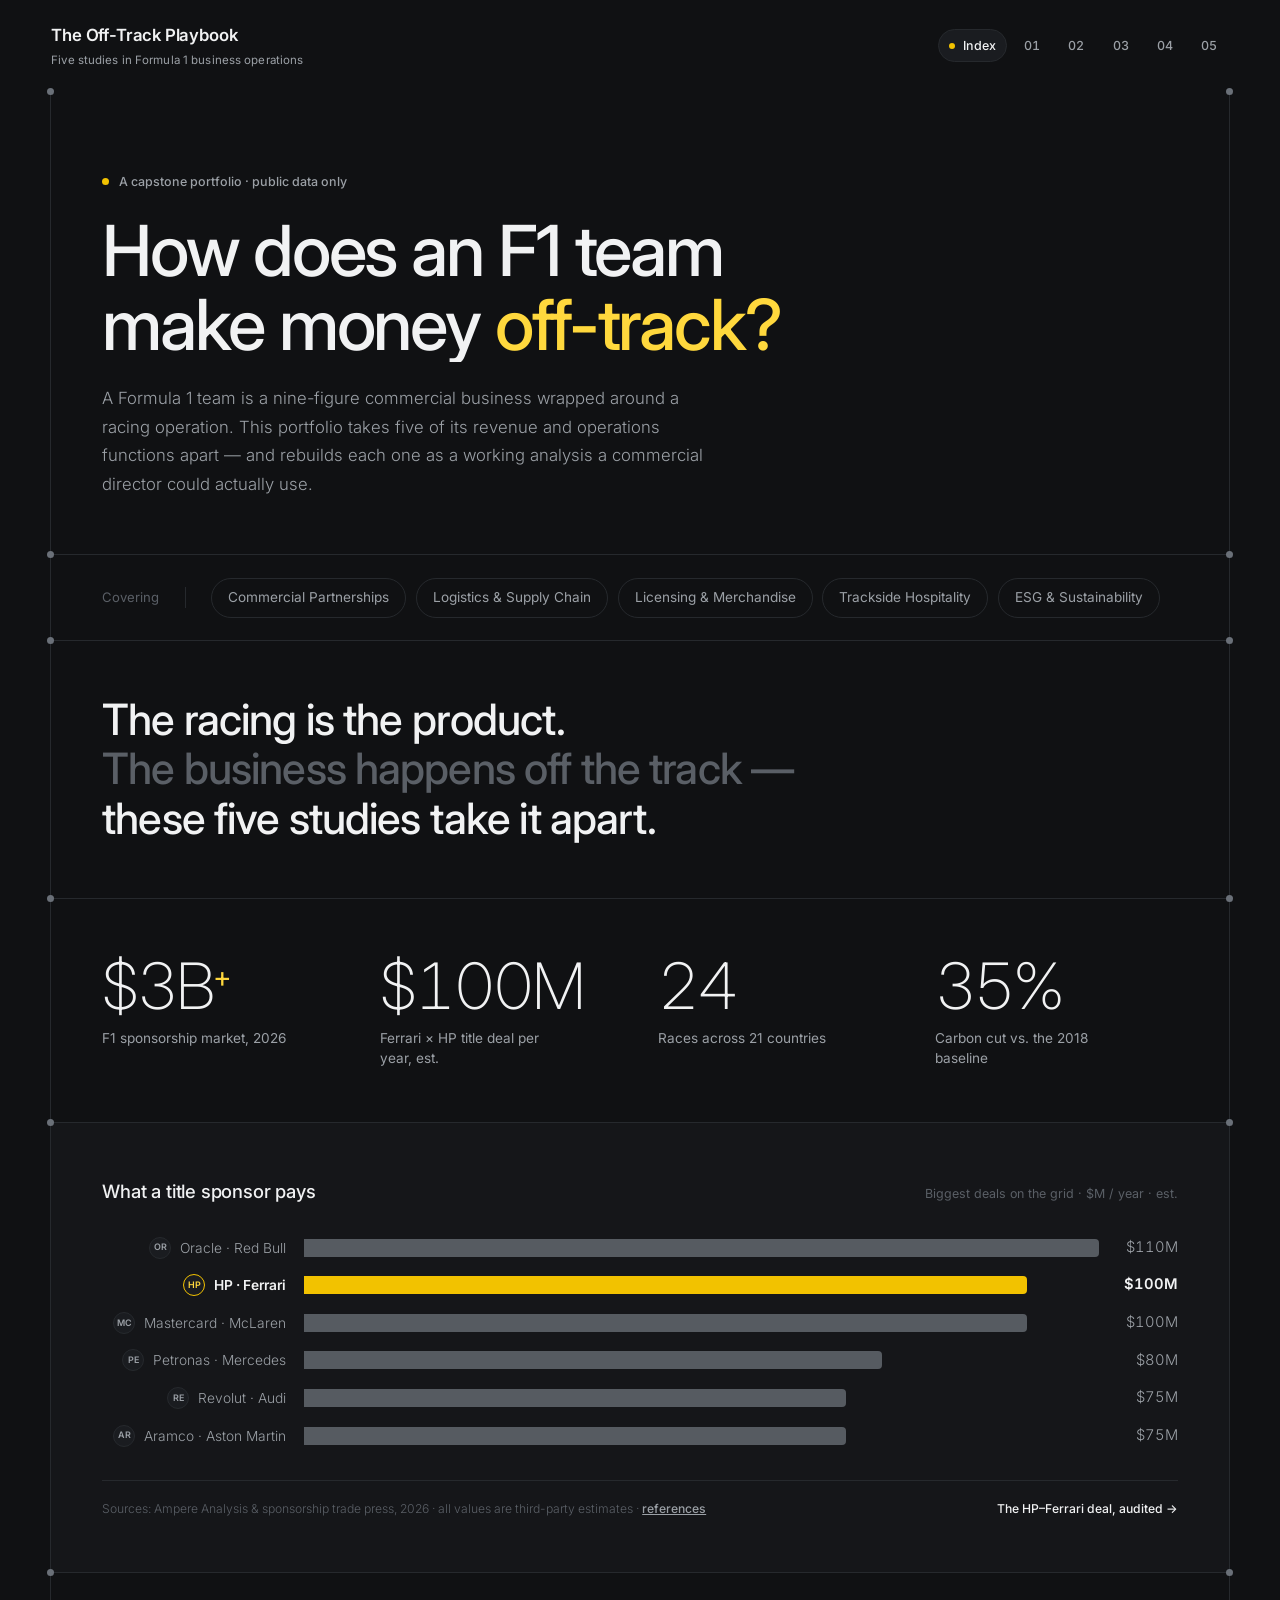
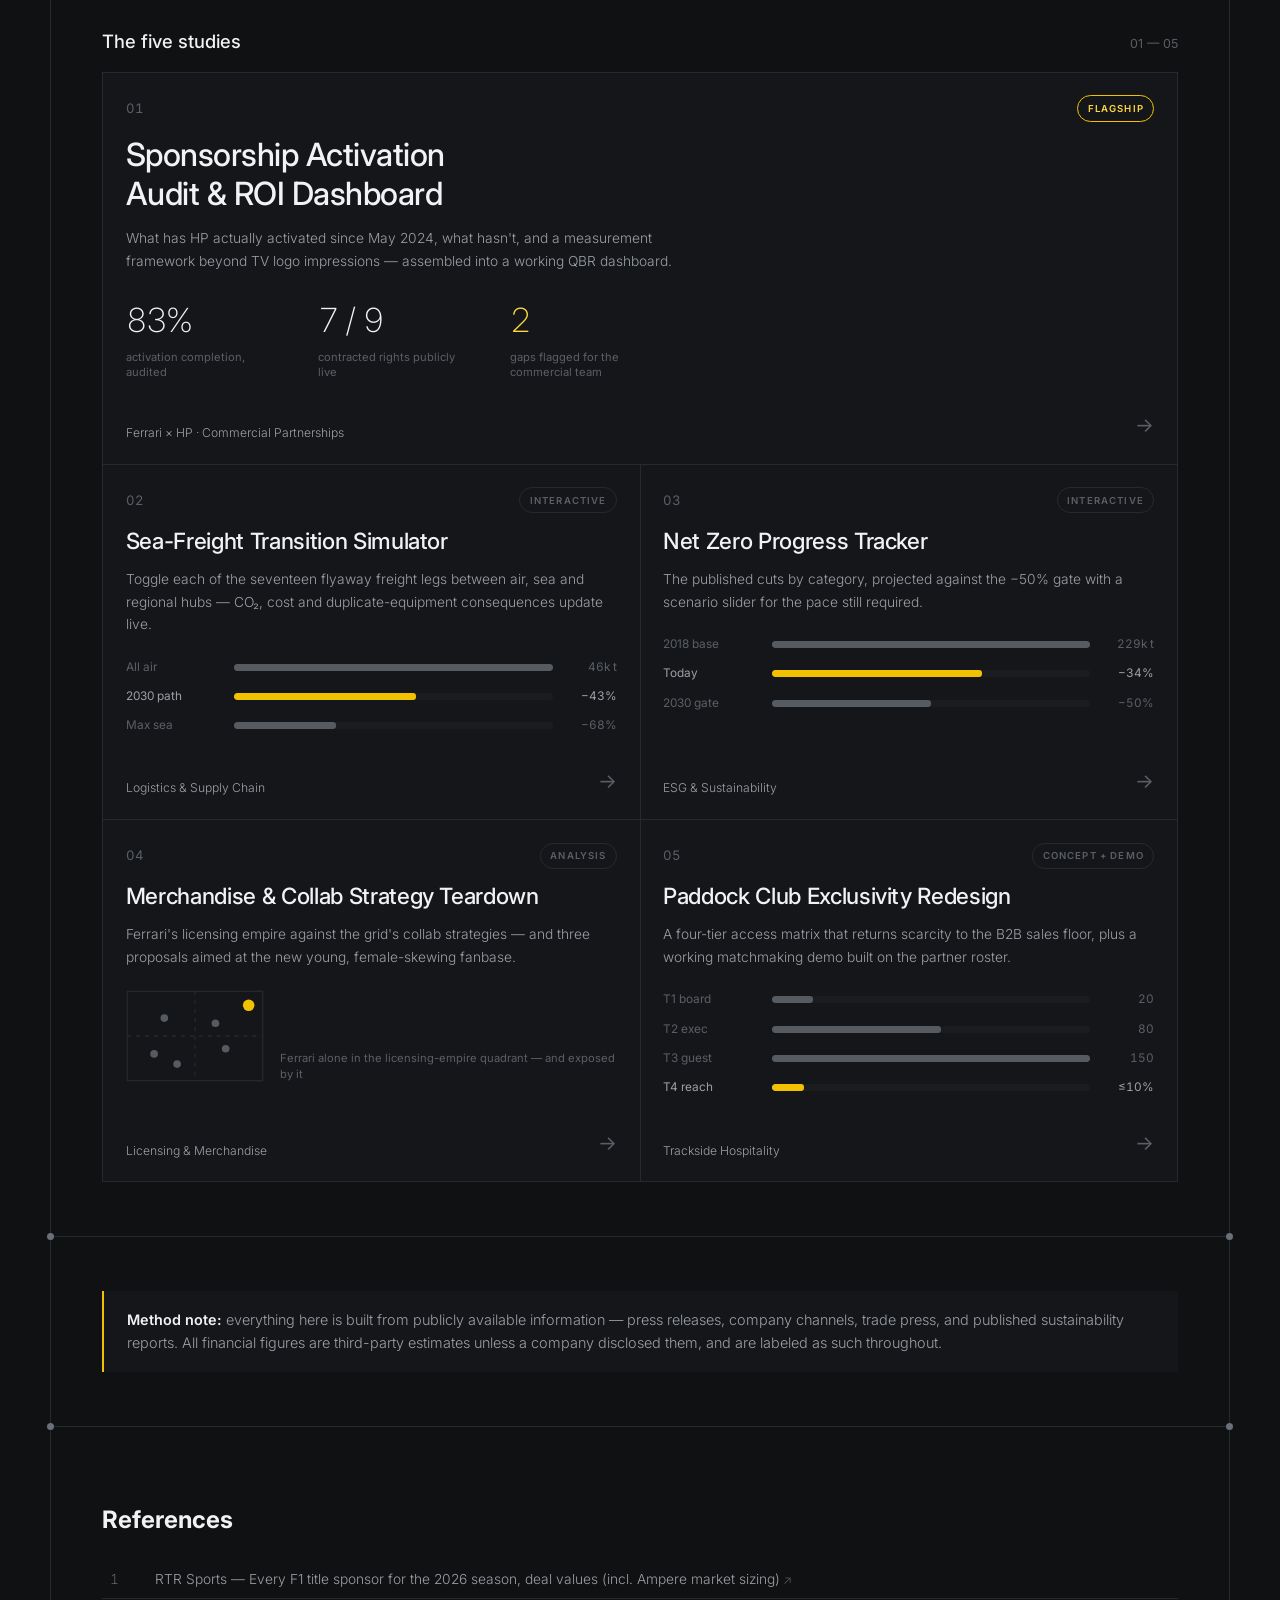
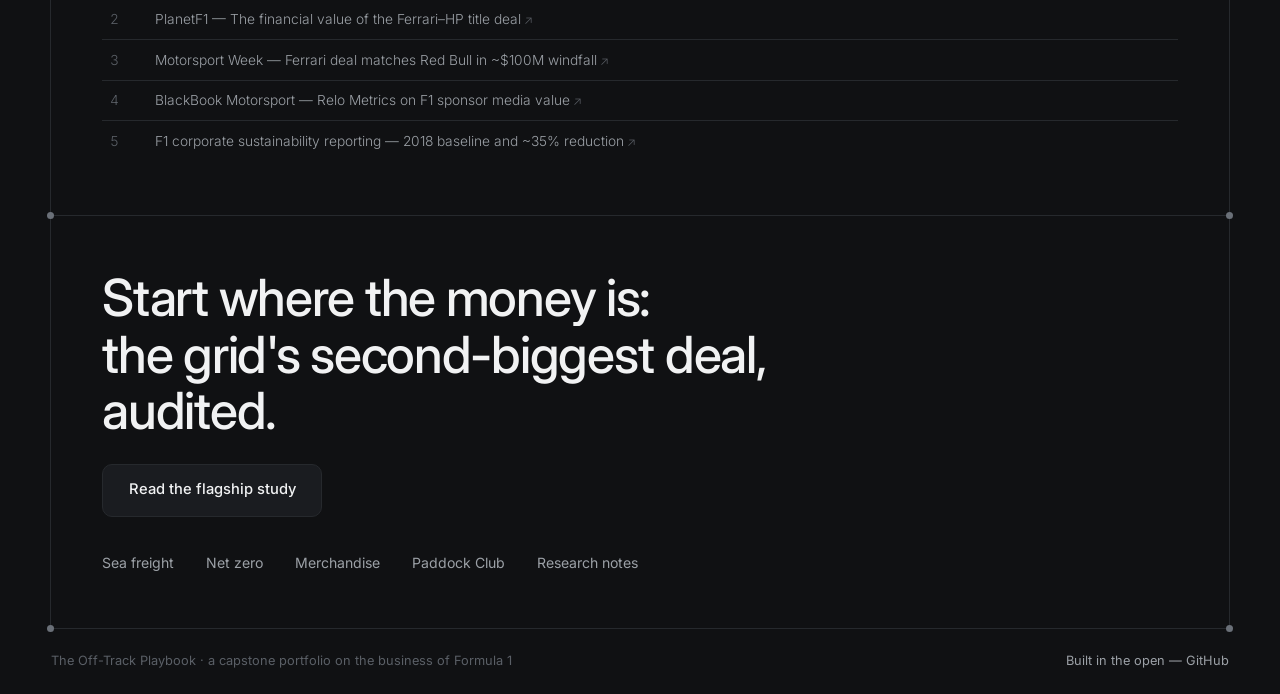
==== index.html @ 1b2f053b "Cache-bust asset URLs so browsers pick up fresh CSS/JS on deploy Co-Authored-By: Claude Fable 5 <nor" ====
<!DOCTYPE html>
<html lang="en">
<head>
<meta charset="utf-8">
<meta name="viewport" content="width=device-width, initial-scale=1">
<title>The Off-Track Playbook — Five Studies in F1 Business Operations</title>
<meta name="description" content="A capstone portfolio on how a Formula 1 team makes money off-track: sponsorship ROI, logistics, licensing, hospitality, and sustainability.">
<link rel="preconnect" href="https://fonts.googleapis.com">
<link rel="preconnect" href="https://fonts.gstatic.com" crossorigin>
<link href="https://fonts.googleapis.com/css2?family=Inter:wght@200;300;400;500;600&display=swap" rel="stylesheet">
<link rel="stylesheet" href="assets/style.css?v=8">
</head>
<body>

<header class="site">
  <div class="wrap">
    <div class="brand">The Off-Track Playbook
      <small>Five studies in Formula 1 business operations</small>
    </div>
    <nav class="topnav" aria-label="Site"><a href="index.html" class="on" aria-current="page">Index</a><a href="projects/sponsorship-roi.html" title="Sponsorship ROI Dashboard">01</a><a href="projects/sea-freight.html" title="Sea-Freight Simulator">02</a><a href="projects/net-zero.html" title="Net Zero Tracker">03</a><a href="projects/merch-collabs.html" title="Merch & Collabs">04</a><a href="projects/paddock-club.html" title="Paddock Club">05</a></nav>
  </div>
</header>

<div class="frame-wrap">

  <section class="sect hero">
    <div class="kicker reveal in">A capstone portfolio · public data only</div>
    <h1 class="wipe reveal">
      <span class="ln"><i>How does an F1 team</i></span>
      <span class="ln"><i>make money <em>off-track?</em></i></span>
    </h1>
    <p class="lede reveal">
      A Formula 1 team is a nine-figure commercial business wrapped around a racing
      operation. This portfolio takes five of its revenue and operations functions
      apart — and rebuilds each one as a working analysis a commercial director
      could actually use.
    </p>
  </section>

  <section class="sect coverage reveal" aria-label="Functions covered">
    <span class="cap">Covering</span>
    <nav class="cov-links">
      <a href="projects/sponsorship-roi.html">Commercial Partnerships</a>
      <a href="projects/sea-freight.html">Logistics &amp; Supply Chain</a>
      <a href="projects/merch-collabs.html">Licensing &amp; Merchandise</a>
      <a href="projects/paddock-club.html">Trackside Hospitality</a>
      <a href="projects/net-zero.html">ESG &amp; Sustainability</a>
    </nav>
  </section>

  <section class="sect statement">
    <h2 class="wipe reveal">
      <span class="ln"><i>The racing is the product.</i></span>
      <span class="ln"><i><span class="dim">The business happens off the track —</span></i></span>
      <span class="ln"><i>these five studies take it apart.</i></span>
    </h2>
  </section>

  <section class="sect stats reveal" aria-label="The numbers behind the sport's off-track business">
    <div><a href="#deals" title="See the title-deal chart"><div class="n" data-n="3" data-pre="$" data-suf="B"><sup>+</sup></div><div class="l">F1 sponsorship market, 2026</div></a></div>
    <div><a href="projects/sponsorship-roi.html" title="Open the flagship audit"><div class="n" data-n="100" data-pre="$" data-suf="M">&nbsp;</div><div class="l">Ferrari × HP title deal per year, est.</div></a></div>
    <div><a href="projects/sea-freight.html" title="Open the freight simulator"><div class="n" data-n="24">&nbsp;</div><div class="l">Races across 21 countries</div></a></div>
    <div><a href="projects/net-zero.html" title="Open the net-zero tracker"><div class="n" data-n="35" data-suf="%">&nbsp;</div><div class="l">Carbon cut vs. the 2018 baseline</div></a></div>
  </section>

  <section class="sect hero-chart reveal" id="deals" aria-label="Bar chart: the grid's largest title sponsorship deals in millions of dollars per year, reported estimates. Oracle and Red Bull 110. HP and Ferrari 100. Mastercard and McLaren 100. Petronas and Mercedes 80. Revolut and Audi 75. Aramco and Aston Martin 75.">
    <div class="chart-head">
      <h2>What a title sponsor pays</h2>
      <span>Biggest deals on the grid · $M / year · est.</span>
    </div>
    <div class="chart-rows">
      <div class="crow" title="Oracle × Red Bull Racing — ~$110M/yr, the grid's largest title deal (reported estimate)">
        <span class="who"><span class="chip">OR</span>Oracle · Red Bull</span>
        <span class="track"><i style="--w:100%"></i></span>
        <span class="val">$110M</span>
      </div>
      <div class="crow hot" title="HP × Scuderia Ferrari — ~$100M/yr since May 2024. The deal this portfolio audits (reported estimate)">
        <span class="who"><span class="chip">HP</span>HP · Ferrari</span>
        <span class="track"><i style="--w:90.9%"></i></span>
        <span class="val">$100M</span>
      </div>
      <div class="crow" title="Mastercard × McLaren — ~$100M/yr (reported estimate)">
        <span class="who"><span class="chip">MC</span>Mastercard · McLaren</span>
        <span class="track"><i style="--w:90.9%"></i></span>
        <span class="val">$100M</span>
      </div>
      <div class="crow" title="Petronas × Mercedes — ~$80M/yr (reported estimate)">
        <span class="who"><span class="chip">PE</span>Petronas · Mercedes</span>
        <span class="track"><i style="--w:72.7%"></i></span>
        <span class="val">$80M</span>
      </div>
      <div class="crow" title="Revolut × Audi — ~$75M/yr (reported estimate)">
        <span class="who"><span class="chip">RE</span>Revolut · Audi</span>
        <span class="track"><i style="--w:68.2%"></i></span>
        <span class="val">$75M</span>
      </div>
      <div class="crow" title="Aramco × Aston Martin — ~$75M/yr (reported estimate)">
        <span class="who"><span class="chip">AR</span>Aramco · Aston Martin</span>
        <span class="track"><i style="--w:68.2%"></i></span>
        <span class="val">$75M</span>
      </div>
    </div>
    <div class="chart-foot">
      <span>Sources: Ampere Analysis &amp; sponsorship trade press, 2026 · all values are third-party estimates · <a href="#refs" style="color:var(--ink-soft); text-decoration:underline;">references</a></span>
      <a href="projects/sponsorship-roi.html">The HP–Ferrari deal, audited →</a>
    </div>
  </section>

  <section class="sect" aria-label="The five studies">
    <div class="index-head reveal">
      <h2>The five studies</h2>
      <span>01 — 05</span>
    </div>

    <div class="tiles reveal">
      <a class="tile hot" href="projects/sponsorship-roi.html">
        <span class="tile-top"><span class="no">01</span><span class="pill">Flagship</span></span>
        <h3>Sponsorship Activation Audit &amp; ROI Dashboard</h3>
        <span class="tile-desc">What has HP actually activated since May 2024, what hasn't, and a measurement framework beyond TV logo impressions — assembled into a working QBR dashboard.</span>
        <span class="tile-mid tile-kpis">
          <span><span class="n2">83%</span><span class="l2" style="display:block">activation completion, audited</span></span>
          <span><span class="n2">7 / 9</span><span class="l2" style="display:block">contracted rights publicly live</span></span>
          <span><span class="n2"><em>2</em></span><span class="l2" style="display:block">gaps flagged for the commercial team</span></span>
        </span>
        <span class="tile-foot"><span class="fn">Ferrari × HP · Commercial Partnerships</span><span class="arrow">→</span></span>
      </a>

      <a class="tile" href="projects/sea-freight.html">
        <span class="tile-top"><span class="no">02</span><span class="pill soft">Interactive</span></span>
        <h3>Sea-Freight Transition Simulator</h3>
        <span class="tile-desc">Toggle each of the seventeen flyaway freight legs between air, sea and regional hubs — CO₂, cost and duplicate-equipment consequences update live.</span>
        <span class="tile-mid tmini">
          <span class="tr"><span>All air</span><span class="tb"><i style="--w:100%"></i></span><span class="tv">46k t</span></span>
          <span class="tr hot"><span>2030 path</span><span class="tb"><i style="--w:57%"></i></span><span class="tv">−43%</span></span>
          <span class="tr"><span>Max sea</span><span class="tb"><i style="--w:32%"></i></span><span class="tv">−68%</span></span>
        </span>
        <span class="tile-foot"><span class="fn">Logistics &amp; Supply Chain</span><span class="arrow">→</span></span>
      </a>

      <a class="tile" href="projects/net-zero.html">
        <span class="tile-top"><span class="no">03</span><span class="pill soft">Interactive</span></span>
        <h3>Net Zero Progress Tracker</h3>
        <span class="tile-desc">The published cuts by category, projected against the −50% gate with a scenario slider for the pace still required.</span>
        <span class="tile-mid tmini">
          <span class="tr"><span>2018 base</span><span class="tb"><i style="--w:100%"></i></span><span class="tv">229k t</span></span>
          <span class="tr hot"><span>Today</span><span class="tb"><i style="--w:66%"></i></span><span class="tv">−34%</span></span>
          <span class="tr"><span>2030 gate</span><span class="tb"><i style="--w:50%"></i></span><span class="tv">−50%</span></span>
        </span>
        <span class="tile-foot"><span class="fn">ESG &amp; Sustainability</span><span class="arrow">→</span></span>
      </a>

      <a class="tile" href="projects/merch-collabs.html">
        <span class="tile-top"><span class="no">04</span><span class="pill soft">Analysis</span></span>
        <h3>Merchandise &amp; Collab Strategy Teardown</h3>
        <span class="tile-desc">Ferrari's licensing empire against the grid's collab strategies — and three proposals aimed at the new young, female-skewing fanbase.</span>
        <span class="tile-mid" style="display:flex; align-items:flex-end; gap:1rem;">
          <svg class="tile-quad" viewBox="0 0 108 72" aria-hidden="true">
            <rect x="1" y="1" width="106" height="70" fill="none" stroke="#26292d"/>
            <line x1="54" y1="1" x2="54" y2="71" stroke="#26292d" stroke-dasharray="3 4"/>
            <line x1="1" y1="36" x2="107" y2="36" stroke="#26292d" stroke-dasharray="3 4"/>
            <circle cx="30" cy="22" r="3" fill="#565b61"/>
            <circle cx="22" cy="50" r="3" fill="#565b61"/>
            <circle cx="40" cy="58" r="3" fill="#565b61"/>
            <circle cx="70" cy="26" r="3" fill="#565b61"/>
            <circle cx="78" cy="46" r="3" fill="#565b61"/>
            <circle cx="96" cy="12" r="4.5" fill="#f2c200"/>
          </svg>
          <span class="l2" style="font-size:0.7rem; color:var(--ink-faint); line-height:1.4;">Ferrari alone in the licensing-empire quadrant — and exposed by it</span>
        </span>
        <span class="tile-foot"><span class="fn">Licensing &amp; Merchandise</span><span class="arrow">→</span></span>
      </a>

      <a class="tile" href="projects/paddock-club.html">
        <span class="tile-top"><span class="no">05</span><span class="pill soft">Concept + demo</span></span>
        <h3>Paddock Club Exclusivity Redesign</h3>
        <span class="tile-desc">A four-tier access matrix that returns scarcity to the B2B sales floor, plus a working matchmaking demo built on the partner roster.</span>
        <span class="tile-mid tmini">
          <span class="tr"><span>T1 board</span><span class="tb"><i style="--w:13%"></i></span><span class="tv">20</span></span>
          <span class="tr"><span>T2 exec</span><span class="tb"><i style="--w:53%"></i></span><span class="tv">80</span></span>
          <span class="tr"><span>T3 guest</span><span class="tb"><i style="--w:100%"></i></span><span class="tv">150</span></span>
          <span class="tr hot"><span>T4 reach</span><span class="tb"><i style="--w:10%"></i></span><span class="tv">≤10%</span></span>
        </span>
        <span class="tile-foot"><span class="fn">Trackside Hospitality</span><span class="arrow">→</span></span>
      </a>
    </div>
  </section>

  <section class="sect">
    <div class="note reveal">
      <strong>Method note:</strong> everything here is built from publicly available
      information — press releases, company channels, trade press, and published
      sustainability reports. All financial figures are third-party estimates unless a
      company disclosed them, and are labeled as such throughout.
    </div>
  </section>

  <section class="sect" aria-label="References">
<div class="reveal"><h2 id="refs">References</h2>
<ol class="refs">
  <li id="ref-1"><span><a href="https://rtrsports.com/en/blog/every-teams-title-sponsor-for-the-2026-formula-1-season/" target="_blank" rel="noopener">RTR Sports — Every F1 title sponsor for the 2026 season, deal values (incl. Ampere market sizing)</a></span></li>
  <li id="ref-2"><span><a href="https://www.planetf1.com/news/staggering-financial-value-of-ferrari-hp-title-sponsor-deal-revealed" target="_blank" rel="noopener">PlanetF1 — The financial value of the Ferrari–HP title deal</a></span></li>
  <li id="ref-3"><span><a href="https://www.motorsportweek.com/2025/01/07/ferrari-f1-sponsorship-deal-matches-red-bull-in-100-million-windfall-report/" target="_blank" rel="noopener">Motorsport Week — Ferrari deal matches Red Bull in ~$100M windfall</a></span></li>
  <li id="ref-4"><span><a href="https://www.blackbookmotorsport.com/features/brand-visibility-f1-sponsorship-relo-metrics/" target="_blank" rel="noopener">BlackBook Motorsport — Relo Metrics on F1 sponsor media value</a></span></li>
  <li id="ref-5"><span><a href="https://www.formula1.com/" target="_blank" rel="noopener">F1 corporate sustainability reporting — 2018 baseline and ~35% reduction</a></span></li>
</ol></div>

  </section>

  <section class="sect cta">
    <h2 class="wipe reveal">
      <span class="ln"><i>Start where the money is:</i></span>
      <span class="ln"><i>the grid's second-biggest deal, audited.</i></span>
    </h2>
    <a class="btn reveal" href="projects/sponsorship-roi.html">Read the flagship study</a>
    <div class="links reveal">
      <a href="projects/sea-freight.html">Sea freight</a>
      <a href="projects/net-zero.html">Net zero</a>
      <a href="projects/merch-collabs.html">Merchandise</a>
      <a href="projects/paddock-club.html">Paddock Club</a>
      <a href="research/hp-ferrari-activation-inventory.md">Research notes</a>
    </div>
  </section>

  <div class="frame-end"></div>
</div>

<footer class="site">
  <div class="wrap">
    <span>The Off-Track Playbook · a capstone portfolio on the business of Formula 1</span>
    <a href="https://github.com/naisargg/off-track-playbook">Built in the open — GitHub</a>
  </div>
</footer>

<script src="assets/main.js?v=8"></script>
</body>
</html>
---- assets/style.css ----
/* The Off-Track Playbook — design system v2
   Modeled on Cipher Digital's blueprint language: an inset page frame whose
   hairlines meet at node dots, cool charcoal monochrome, grotesque type in
   sentence case, thin stat numerals, line-wipe reveals. Red used as sparingly
   as their lime. */

:root {
  --bg: #101113;
  --panel: #151619;
  --panel-2: #1a1c20;
  --ink: #f1f2f3;
  --ink-soft: #9ba0a6;
  --ink-faint: #5a5f66;
  --line: #26292d;
  --node: #6a7078;
  --red: #f2c200;      /* brand accent — giallo Modena */
  --red-soft: #ffd83d;
  --max: 1180px;
  --pad: clamp(1.2rem, 4vw, 3.5rem);
  --sans: "Inter", -apple-system, BlinkMacSystemFont, "Segoe UI", Helvetica, Arial, sans-serif;
}

* { box-sizing: border-box; }
body {
  margin: 0;
  font-family: var(--sans);
  background: var(--bg);
  color: var(--ink);
  line-height: 1.6;
  -webkit-font-smoothing: antialiased;
}
::selection { background: var(--red); color: #fff; }
a { color: inherit; text-decoration: none; }

/* ---------- header bar ---------- */
header.site { padding: 1.4rem var(--pad); }
header.site .wrap {
  max-width: var(--max); margin: 0 auto;
  display: flex; align-items: center; gap: 0.8rem;
}
header.site .brand { font-weight: 600; font-size: 1.05rem; letter-spacing: -0.01em; }
header.site .brand small {
  display: block; font-weight: 400; font-size: 0.72rem;
  color: var(--ink-soft); letter-spacing: 0.01em; margin-top: 0.1rem;
}
nav.crumbs { margin-left: auto; font-size: 0.82rem; color: var(--ink-soft); }
nav.crumbs a:hover { color: var(--ink); }

header.site .wrap { flex-wrap: wrap; }
.topnav { margin-left: auto; display: flex; align-items: center; gap: 0.35rem; }
.topnav a {
  font-size: 0.78rem; font-weight: 500; color: var(--ink-soft);
  padding: 0.35rem 0.65rem; border-radius: 999px; border: 1px solid transparent;
  font-variant-numeric: tabular-nums;
  transition: color 0.2s ease, border-color 0.2s ease, background 0.2s ease;
}
.topnav a:hover { color: var(--ink); border-color: var(--line); }
.topnav a.on { color: var(--ink); background: var(--panel-2); border-color: var(--line); }
.topnav a.on::before { content: ""; display: inline-block; width: 6px; height: 6px; border-radius: 50%; background: var(--red); margin-right: 0.45rem; vertical-align: 1px; }

/* prev/next pager between studies */
.pager {
  position: relative;
  display: grid; grid-template-columns: 1fr 1fr; gap: 1px;
  background: var(--line); border-top: 1px solid var(--line);
}
.pager::before, .pager::after {
  content: ""; position: absolute; top: -4px; width: 7px; height: 7px;
  border-radius: 50%; background: var(--node); z-index: 3;
}
.pager::before { left: -4px; }
.pager::after { right: -4px; }
.pg {
  background: var(--bg); padding: 1.2rem var(--pad);
  display: flex; flex-direction: column; gap: 0.35rem;
  transition: background 0.25s ease;
}
.pg:hover { background: var(--panel); }
.pg small { font-size: 0.72rem; color: var(--ink-faint); }
.pg span { font-size: 1rem; font-weight: 500; letter-spacing: -0.01em; line-height: 1.3; }
.pg.next { text-align: right; align-items: flex-end; }
.pg:hover span { color: var(--red-soft); }
@media (max-width: 640px) { .pg span { font-size: 0.88rem; } }

/* ---------- the frame: inset hairlines with node dots ---------- */
.frame-wrap {
  max-width: var(--max);
  margin: 0 auto;
  border-left: 1px solid var(--line);
  border-right: 1px solid var(--line);
  position: relative;
}
.frame-wrap::before, .frame-wrap::after {
  content: ""; position: absolute; top: -3.5px; width: 7px; height: 7px;
  border-radius: 50%; background: var(--node); z-index: 3;
}
.frame-wrap::before { left: -4px; }
.frame-wrap::after { right: -4px; }

.sect {
  position: relative;
  border-top: 1px solid var(--line);
  padding: clamp(1.8rem, 4.2vw, 3.4rem) var(--pad);
}
.sect:first-child { border-top: 0; }
.sect::before, .sect::after {
  content: ""; position: absolute; top: -4px; width: 7px; height: 7px;
  border-radius: 50%; background: var(--node); z-index: 3;
}
.sect::before { left: -4px; }
.sect::after { right: -4px; }
.sect:first-child::before, .sect:first-child::after { display: none; }

/* bottom edge of the frame */
.frame-end { position: relative; border-top: 1px solid var(--line); height: 0; }
.frame-end::before, .frame-end::after {
  content: ""; position: absolute; top: -4px; width: 7px; height: 7px;
  border-radius: 50%; background: var(--node);
}
.frame-end::before { left: -4px; }
.frame-end::after { right: -4px; }

/* ---------- reveals ---------- */
.reveal { opacity: 0; transform: translateY(22px); transition: opacity 0.7s ease, transform 0.8s cubic-bezier(0.2, 0.6, 0.2, 1); }
.reveal.in { opacity: 1; transform: none; }

.wipe .ln { display: block; overflow: hidden; }
.wipe .ln i {
  display: block; font-style: normal;
  transform: translateY(115%);
  transition: transform 0.9s cubic-bezier(0.2, 0.6, 0.2, 1);
}
.wipe .ln:nth-child(2) i { transition-delay: 0.12s; }
.wipe .ln:nth-child(3) i { transition-delay: 0.24s; }
.wipe.in { opacity: 1; transform: none; }
.wipe.in .ln i { transform: translateY(0); }

/* ---------- hero ---------- */
.hero { padding-top: clamp(3rem, 7vw, 5rem); padding-bottom: clamp(2rem, 5vw, 3.5rem); }
.kicker {
  font-size: 0.78rem; font-weight: 500; color: var(--ink-soft);
  margin-bottom: 1.4rem; display: flex; align-items: center; gap: 0.6rem;
}
.kicker::before { content: ""; width: 7px; height: 7px; border-radius: 50%; background: var(--red); flex: none; }
.hero h1 {
  font-size: clamp(2.3rem, 6vw, 4.4rem);
  font-weight: 500; letter-spacing: -0.03em; line-height: 1.05;
  margin: 0 0 1.4rem;
}
.hero h1 em { font-style: normal; color: var(--red-soft); }
.hero .lede {
  font-size: 1.05rem; font-weight: 300; color: var(--ink-soft);
  max-width: 38rem; margin: 0; line-height: 1.7;
}

/* ---------- coverage strip ---------- */
.coverage { display: flex; align-items: center; gap: 1.6rem; padding-top: 1.4rem; padding-bottom: 1.4rem; flex-wrap: wrap; }
.coverage .cap { font-size: 0.82rem; color: var(--ink-faint); flex: none; padding-right: 1.6rem; border-right: 1px solid var(--line); }
.cov-links { display: flex; gap: 0.6rem; flex-wrap: wrap; }
.cov-links a {
  font-size: 0.85rem; font-weight: 400; color: var(--ink-soft); white-space: nowrap;
  padding: 0.5rem 1rem; border: 1px solid var(--line); border-radius: 999px;
  transition: color 0.25s ease, border-color 0.25s ease, background 0.25s ease;
}
.cov-links a:hover { color: var(--ink); border-color: var(--ink-faint); background: var(--panel-2); }

/* ---------- statement ---------- */
.statement h2 {
  font-size: clamp(1.6rem, 3.6vw, 2.7rem);
  font-weight: 500; letter-spacing: -0.02em; line-height: 1.15;
  margin: 0; max-width: 54rem;
}
.statement h2 .dim { color: var(--ink-faint); }

/* ---------- stats ---------- */
.stats { display: grid; grid-template-columns: repeat(4, 1fr); gap: clamp(1.2rem, 3vw, 2.2rem); }
@media (max-width: 860px) { .stats { grid-template-columns: repeat(2, 1fr); } }
.stats .n {
  font-size: clamp(2.4rem, 5.5vw, 4rem);
  font-weight: 200; letter-spacing: -0.03em; line-height: 1.05;
  font-variant-numeric: tabular-nums;
}
.stats .n sup { font-size: 0.45em; color: var(--red-soft); font-weight: 400; }
.stats .l { font-size: 0.85rem; font-weight: 400; color: var(--ink-soft); margin-top: 0.6rem; max-width: 12rem; line-height: 1.45; }

/* ---------- hero chart panel ---------- */
.hero-chart { background: var(--panel); }
.chart-head { display: flex; align-items: baseline; justify-content: space-between; gap: 1rem; flex-wrap: wrap; margin-bottom: 1.4rem; }
.chart-head h2 { font-size: 1.15rem; font-weight: 500; letter-spacing: -0.01em; margin: 0; }
.chart-head span { font-size: 0.78rem; color: var(--ink-faint); }

.crow {
  display: grid; grid-template-columns: 11.5rem 1fr 3.8rem;
  align-items: center; gap: 1.1rem;
  padding: 0.44rem 0;
}
.crow .who { font-size: 0.86rem; font-weight: 300; color: var(--ink-soft); text-align: right; white-space: nowrap; overflow: hidden; text-overflow: ellipsis; display: flex; align-items: center; justify-content: flex-end; gap: 0.55rem; }

.chip {
  display: inline-flex; align-items: center; justify-content: center;
  width: 22px; height: 22px; border-radius: 50%; flex: none;
  background: var(--panel-2); border: 1px solid var(--line);
  font-size: 0.56rem; font-weight: 600; letter-spacing: 0.04em;
  color: var(--ink-soft); font-variant-numeric: normal;
}
.crow.hot .chip, .mrow.hot .chip { border-color: var(--red); color: var(--red-soft); }
.mini-bars .mrow .ml { display: flex; align-items: center; justify-content: flex-end; gap: 0.5rem; }
.crow .track { height: 18px; }
.crow .track i {
  display: block; height: 100%; width: 0;
  background: #565b61; border-radius: 0 4px 4px 0;
  transition: width 1.1s cubic-bezier(0.2, 0.6, 0.2, 1);
}
.hero-chart.in .crow:nth-child(1) i { transition-delay: 0.1s; }
.hero-chart.in .crow:nth-child(2) i { transition-delay: 0.22s; }
.hero-chart.in .crow:nth-child(3) i { transition-delay: 0.34s; }
.hero-chart.in .crow:nth-child(4) i { transition-delay: 0.46s; }
.hero-chart.in .crow:nth-child(5) i { transition-delay: 0.58s; }
.hero-chart.in .crow:nth-child(6) i { transition-delay: 0.7s; }
.hero-chart.in .track i { width: var(--w); }
.crow:hover .track i { filter: brightness(1.3); }
.crow .val { font-weight: 300; font-variant-numeric: tabular-nums; font-size: 0.92rem; color: var(--ink-soft); text-align: right; }
.crow.hot .track i { background: var(--red); }
.crow.hot .who, .crow.hot .val { color: var(--ink); font-weight: 600; }

.chart-foot {
  display: flex; justify-content: space-between; gap: 1rem; flex-wrap: wrap;
  margin-top: 1.6rem; padding-top: 1.1rem; border-top: 1px solid var(--line);
  font-size: 0.76rem; color: var(--ink-faint); font-weight: 300;
}
.chart-foot a { color: var(--ink); font-weight: 500; }
.chart-foot a:hover { color: var(--red-soft); }

@media (max-width: 640px) {
  .crow { grid-template-columns: 1fr 3.4rem; row-gap: 0.2rem; padding: 0.55rem 0; }
  .crow .who { grid-column: 1 / -1; text-align: left; }
}

/* ---------- study index ---------- */
.index-head { display: flex; align-items: baseline; justify-content: space-between; margin-bottom: 1rem; }
.index-head h2 { font-size: 1.15rem; font-weight: 500; margin: 0; }
.index-head span { font-size: 0.78rem; color: var(--ink-faint); }

.tiles {
  display: grid; grid-template-columns: repeat(2, 1fr); gap: 1px;
  background: var(--line); border: 1px solid var(--line);
}
@media (max-width: 520px) { .tiles { grid-template-columns: 1fr; } }

.tile {
  display: flex; flex-direction: column; gap: 0.85rem;
  background: var(--panel); padding: 1.4rem;
  transition: background 0.3s ease;
}
.tile-desc { display: block; font-size: 0.86rem; color: var(--ink-soft); font-weight: 300; line-height: 1.65; max-width: 36rem; }
.tile:hover { background: var(--panel-2); }
.tile-top { display: flex; align-items: center; justify-content: space-between; }
.tile .no { font-size: 0.82rem; font-weight: 400; color: var(--ink-faint); font-variant-numeric: tabular-nums; letter-spacing: 0.04em; transition: color 0.3s ease; }
.tile:hover .no { color: var(--red-soft); }
.tile h3 {
  font-size: clamp(1.1rem, 2.1vw, 1.4rem); font-weight: 500;
  letter-spacing: -0.015em; line-height: 1.22; margin: 0;
}
.tile-mid { margin-top: 0.5rem; }
.tmini { display: flex; flex-direction: column; gap: 0.65rem; }
.tmini .tr { display: grid; grid-template-columns: 6rem 1fr 3.2rem; gap: 0.8rem; align-items: center; font-size: 0.74rem; color: var(--ink-faint); }
.tmini .tb { height: 7px; background: var(--panel-2); border-radius: 3px; overflow: hidden; }
.tmini .tb i { display: block; height: 100%; width: var(--w); background: #565b61; border-radius: 3px; }
.tmini .tr.hot .tb i { background: var(--red); }
.tmini .tr.hot { color: var(--ink-soft); }
.tmini .tv { text-align: right; font-variant-numeric: tabular-nums; white-space: nowrap; }
.tile-kpis { display: flex; gap: clamp(1.2rem, 4vw, 3rem); flex-wrap: wrap; }
.tile-kpis .n2 { font-size: clamp(1.5rem, 2.6vw, 2.1rem); font-weight: 200; letter-spacing: -0.02em; font-variant-numeric: tabular-nums; }
.tile-kpis .n2 em { font-style: normal; color: var(--red-soft); }
.tile-kpis .l2 { font-size: 0.7rem; color: var(--ink-faint); margin-top: 0.15rem; max-width: 9rem; line-height: 1.35; }
.tile-quad { width: 138px; height: 92px; flex: none; }

.tile-foot { margin-top: auto; padding-top: 1rem; display: flex; align-items: flex-end; justify-content: space-between; gap: 0.8rem; }
.tile .fn { font-size: 0.76rem; color: var(--ink-soft); font-weight: 300; line-height: 1.35; }
.tile .arrow { font-size: 1.25rem; color: var(--ink-faint); flex: none; transition: transform 0.3s ease, color 0.3s ease; }
.tile:hover .arrow { transform: translateX(5px); color: var(--ink); }

.pill {
  font-size: 0.6rem; font-weight: 600; letter-spacing: 0.12em; text-transform: uppercase;
  padding: 0.28rem 0.6rem; border-radius: 999px; border: 1px solid var(--red); color: var(--red-soft);
  white-space: nowrap;
}
.pill.soft { border-color: var(--line); color: var(--ink-faint); }

.tile.hot { grid-column: span 2; }
.tile.hot h3 { font-size: clamp(1.3rem, 3vw, 2rem); max-width: 24rem; }
@media (max-width: 520px) { .tile.hot { grid-column: 1; } }

/* ---------- notes ---------- */
.note {
  background: var(--panel);
  border-left: 2px solid var(--red);
  padding: 1.1rem 1.4rem; font-size: 0.9rem; color: var(--ink-soft);
  font-weight: 300;
}
.note strong { color: var(--ink); font-weight: 600; }
.note a { color: var(--red-soft); }
.note a:hover { text-decoration: underline; }

.stub {
  border: 1px dashed var(--ink-faint); padding: 2.2rem; text-align: center;
  color: var(--ink-soft); margin-top: 3rem; font-size: 0.92rem; font-weight: 300;
}
.stub a { color: var(--red-soft); }

/* ---------- footer CTA + bar ---------- */
.cta h2 {
  font-size: clamp(1.9rem, 4.5vw, 3.2rem);
  font-weight: 500; letter-spacing: -0.025em; line-height: 1.1;
  margin: 0 0 1.6rem; max-width: 46rem;
}
.btn {
  display: inline-block; padding: 0.85rem 1.6rem;
  background: var(--panel-2); border: 1px solid var(--line); border-radius: 10px;
  font-size: 0.92rem; font-weight: 500; color: var(--ink);
  transition: background 0.25s ease, border-color 0.25s ease;
}
.btn:hover { background: #22252a; border-color: var(--ink-faint); }
.cta .links { display: flex; gap: 2rem; flex-wrap: wrap; margin-top: 2.2rem; font-size: 0.88rem; color: var(--ink-soft); }
.cta .links a:hover { color: var(--ink); }

footer.site { padding: 1.4rem var(--pad); }
footer.site .wrap {
  max-width: var(--max); margin: 0 auto;
  display: flex; justify-content: space-between; gap: 1rem; flex-wrap: wrap;
  font-size: 0.8rem; color: var(--ink-faint);
}
footer.site a { color: var(--ink-soft); }
footer.site a:hover { color: var(--ink); }

/* ---------- project pages ---------- */
.badge {
  display: inline-block; width: fit-content;
  font-size: 0.7rem; font-weight: 600; letter-spacing: 0.1em; text-transform: uppercase;
  padding: 0.3rem 0.75rem; border: 1px solid var(--red); border-radius: 999px; color: var(--red-soft);
}
.badge.soft { border-color: var(--ink-faint); color: var(--ink-soft); }

article.project h1 {
  font-size: clamp(1.8rem, 4.2vw, 2.9rem); font-weight: 500;
  letter-spacing: -0.025em; line-height: 1.12; margin: 0.8rem 0 1.1rem;
}
article.project .lede { font-size: 1.02rem; color: var(--ink-soft); max-width: 44rem; font-weight: 300; line-height: 1.7; }
article.project .lede strong { color: var(--ink); }
article.project h2 {
  font-size: 1.2rem; font-weight: 500; letter-spacing: -0.01em;
  margin: 2.4rem 0 1rem; padding-bottom: 0.6rem; position: relative;
  border-bottom: 1px solid var(--line);
}
article.project h2::after {
  content: ""; position: absolute; left: 0; bottom: -1px; width: 3rem; height: 1px; background: var(--red);
}
article.project ul { color: var(--ink-soft); font-weight: 300; padding-left: 1.2rem; }
article.project li { margin: 0.5rem 0; }
article.project li strong, article.project p strong { color: var(--ink); }
article.project .note { margin-top: 3rem; }

.table-wrap { overflow-x: auto; margin: 1.2rem 0; border: 1px solid var(--line); background: var(--panel); }
table { border-collapse: collapse; width: 100%; font-size: 0.88rem; }
th, td { text-align: left; padding: 0.75rem 1rem; border-bottom: 1px solid var(--line); vertical-align: top; }
tr:last-child td { border-bottom: 0; }
th { font-size: 0.72rem; letter-spacing: 0.08em; text-transform: uppercase; color: var(--ink-faint); background: var(--panel-2); font-weight: 600; }
td { color: var(--ink-soft); font-weight: 300; }
td strong { color: var(--ink); font-weight: 600; }
td em { color: var(--red-soft); font-style: italic; }

/* ---------- interactive components (dashboard, simulators) ---------- */
.panel { background: var(--panel); border: 1px solid var(--line); padding: 1.25rem; }
.panel + .panel { margin-top: 1rem; }
.panel-head { display: flex; align-items: baseline; justify-content: space-between; gap: 1rem; flex-wrap: wrap; margin-bottom: 1.2rem; }
.panel-head h3 { font-size: 1.02rem; font-weight: 500; margin: 0; }
.panel-head span { font-size: 0.76rem; color: var(--ink-faint); }

.kpis { display: grid; grid-template-columns: repeat(4, 1fr); gap: 1px; background: var(--line); border: 1px solid var(--line); margin: 1.1rem 0; }
@media (max-width: 860px) { .kpis { grid-template-columns: repeat(2, 1fr); } }
.kpi { background: var(--panel); padding: 1rem 1.1rem; }
.kpi .v { font-size: clamp(1.6rem, 3.4vw, 2.4rem); font-weight: 200; letter-spacing: -0.02em; line-height: 1.1; font-variant-numeric: tabular-nums; }
.kpi .v em { font-style: normal; color: var(--red-soft); }
.kpi .k { font-size: 0.78rem; color: var(--ink-soft); font-weight: 400; margin-top: 0.4rem; line-height: 1.4; }

.kpi[data-go] { position: relative; cursor: pointer; transition: background 0.25s ease; }
.kpi[data-go]:hover { background: var(--panel-2); }
.kpi[data-go]::after {
  content: "→"; position: absolute; top: 0.75rem; right: 0.9rem;
  font-size: 0.85rem; color: var(--ink-faint);
  opacity: 0; transform: translateX(-4px);
  transition: opacity 0.25s ease, transform 0.25s ease;
}
.kpi[data-go]:hover::after { opacity: 1; transform: none; }

.stats a { display: block; border-radius: 8px; transition: background 0.25s ease; padding: 0.4rem 0.6rem; margin: -0.4rem -0.6rem; }
.stats a:hover { background: var(--panel); }
.stats a:hover .l { color: var(--ink); }

sup.cite { font-size: 0.62em; line-height: 0; }
sup.cite a { color: var(--red-soft); font-weight: 500; }
sup.cite a:hover { text-decoration: underline; }

.refs { list-style: none; margin: 0; padding: 0; counter-reset: ref; }
.refs li {
  counter-increment: ref;
  display: grid; grid-template-columns: 2.2rem 1fr; gap: 0.6rem;
  padding: 0.55rem 0.5rem; border-bottom: 1px solid var(--line);
  font-size: 0.86rem; color: var(--ink-soft); font-weight: 300;
  scroll-margin-top: 5rem;
}
.refs li:last-child { border-bottom: 0; }
.refs li::before { content: counter(ref); color: var(--ink-faint); font-variant-numeric: tabular-nums; }
.refs li:target { background: var(--panel-2); }
.refs a { color: var(--ink-soft); }
.refs a:hover { color: var(--red-soft); }
.refs a::after { content: " ↗"; color: var(--ink-faint); font-size: 0.85em; }
.refs .unlinked { color: var(--ink-faint); font-size: 0.78em; margin-left: 0.4rem; }

.tabs { display: flex; gap: 0.5rem; flex-wrap: wrap; margin: 1.2rem 0 1rem; }
.tabs button {
  font-family: var(--sans); font-size: 0.84rem; font-weight: 500; color: var(--ink-soft);
  background: transparent; border: 1px solid var(--line); border-radius: 999px;
  padding: 0.5rem 1.05rem; cursor: pointer;
  transition: color 0.2s ease, border-color 0.2s ease, background 0.2s ease;
}
.tabs button:hover { color: var(--ink); border-color: var(--ink-faint); }
.tabs button[aria-selected="true"] { color: var(--ink); background: var(--panel-2); border-color: var(--ink-faint); }
.tabpanel[hidden] { display: none; }

.gauge { height: 10px; background: var(--panel-2); border: 1px solid var(--line); border-radius: 999px; overflow: hidden; }
.gauge i { display: block; height: 100%; width: 0; background: var(--red); border-radius: 999px; transition: width 0.9s cubic-bezier(0.2, 0.6, 0.2, 1); }

.check { border: 1px solid var(--line); background: var(--panel); }
.check details { border-bottom: 1px solid var(--line); }
.check details:last-child { border-bottom: 0; }
.check summary {
  display: flex; align-items: center; gap: 0.9rem; cursor: pointer;
  padding: 0.85rem 1.1rem; font-size: 0.9rem; font-weight: 400; list-style: none;
}
.check summary::-webkit-details-marker { display: none; }
.check summary:hover { background: var(--panel-2); }
.check .dot { width: 9px; height: 9px; border-radius: 50%; flex: none; }
.check .dot.on { background: #43b06c; }
.check .dot.half { background: #d9a13b; }
.check .dot.off { background: #e0524f; }
.check .st { margin-left: auto; font-size: 0.72rem; color: var(--ink-faint); white-space: nowrap; }
.check .ev { padding: 0 1.1rem 1rem 3rem; font-size: 0.84rem; color: var(--ink-soft); font-weight: 300; line-height: 1.6; }

.seg { display: inline-flex; border: 1px solid var(--line); border-radius: 8px; overflow: hidden; }
.seg button {
  font-family: var(--sans); font-size: 0.74rem; font-weight: 500; color: var(--ink-faint);
  background: transparent; border: 0; padding: 0.38rem 0.7rem; cursor: pointer;
  transition: color 0.2s ease, background 0.2s ease;
}
.seg button + button { border-left: 1px solid var(--line); }
.seg button:hover { color: var(--ink); }
.seg button[aria-pressed="true"] { color: var(--ink); background: var(--panel-2); }
.seg button[aria-pressed="true"].air { color: var(--red-soft); }
.seg button[aria-pressed="true"].sea { color: #5aa9e6; }
.seg button[aria-pressed="true"].hub { color: #9ba0a6; }

input[type="range"] { width: 100%; accent-color: var(--red); }

.legs { border: 1px solid var(--line); background: var(--panel); }
.leg { display: grid; grid-template-columns: 1fr auto auto; gap: 1rem; align-items: center; padding: 0.7rem 1.1rem; border-bottom: 1px solid var(--line); }
.leg:last-child { border-bottom: 0; }
.leg .route { font-size: 0.88rem; font-weight: 400; }
.leg .route small { display: block; color: var(--ink-faint); font-size: 0.74rem; font-weight: 300; margin-top: 0.1rem; }
.leg .est { font-size: 0.78rem; color: var(--ink-soft); font-variant-numeric: tabular-nums; text-align: right; white-space: nowrap; }
@media (max-width: 640px) { .leg { grid-template-columns: 1fr auto; } .leg .est { display: none; } }

.mini-bars .mrow { display: grid; grid-template-columns: 10rem 1fr 4.6rem; gap: 1rem; align-items: center; padding: 0.34rem 0; }
.mini-bars .mrow .ml { font-size: 0.84rem; color: var(--ink-soft); font-weight: 300; text-align: right; white-space: nowrap; overflow: hidden; text-overflow: ellipsis; }
.mini-bars .mrow .mt { height: 14px; }
.mini-bars .mrow .mt i { display: block; height: 100%; background: #565b61; border-radius: 0 3px 3px 0; width: var(--w); }
.mini-bars .mrow.hot .mt i { background: var(--red); }
.mini-bars .mrow.hot .ml, .mini-bars .mrow.hot .mv { color: var(--ink); font-weight: 600; }
.mini-bars .mrow .mv { font-size: 0.82rem; color: var(--ink-soft); font-variant-numeric: tabular-nums; text-align: right; }
@media (max-width: 640px) { .mini-bars .mrow { grid-template-columns: 1fr 4rem; } .mini-bars .mrow .ml { grid-column: 1 / -1; text-align: left; } }

.scatter-wrap { border: 1px solid var(--line); background: var(--panel); padding: 1.2rem; overflow-x: auto; }
.scatter-wrap svg { display: block; width: 100%; height: auto; min-width: 540px; }

.itl { border-left: 2px solid #43b06c; background: var(--panel); padding: 1.4rem 1.6rem; }
.itl h3 { font-size: 1rem; font-weight: 600; margin: 0 0 0.8rem; }
.itl p { font-size: 0.94rem; color: var(--ink-soft); font-weight: 300; line-height: 1.75; margin: 0 0 0.8rem; }
.itl p:last-child { margin-bottom: 0; }
.itl strong { color: var(--ink); }

.cards { display: grid; grid-template-columns: repeat(3, 1fr); gap: 1rem; }
@media (max-width: 860px) { .cards { grid-template-columns: 1fr; } }
.cards .panel h3 { font-size: 0.98rem; font-weight: 600; margin: 0 0 0.7rem; }
.cards .panel h3 small { display: block; font-size: 0.72rem; font-weight: 400; color: var(--red-soft); letter-spacing: 0.08em; text-transform: uppercase; margin-bottom: 0.4rem; }
.cards .panel p { font-size: 0.86rem; color: var(--ink-soft); font-weight: 300; line-height: 1.6; margin: 0 0 0.7rem; }
.cards .panel p:last-child { margin-bottom: 0; }
.cards .panel p strong { color: var(--ink); }

.match-out { border: 1px dashed var(--ink-faint); padding: 1.1rem 1.3rem; margin-top: 1rem; font-size: 0.9rem; color: var(--ink-soft); font-weight: 300; min-height: 3.4rem; }
.match-out strong { color: var(--ink); }
.field { display: flex; flex-direction: column; gap: 0.35rem; }
.field label { font-size: 0.74rem; color: var(--ink-faint); }
.field select {
  font-family: var(--sans); font-size: 0.88rem; color: var(--ink);
  background: var(--panel-2); border: 1px solid var(--line); border-radius: 8px; padding: 0.55rem 0.7rem;
}
.fields { display: grid; grid-template-columns: 1fr 1fr; gap: 1rem; }
@media (max-width: 640px) { .fields { grid-template-columns: 1fr; } }

/* ---------- motion safety ---------- */
@media (prefers-reduced-motion: reduce) {
  .reveal, .wipe { opacity: 1 !important; transform: none !important; transition: none !important; }
  .wipe .ln i { transform: none !important; transition: none !important; }
  .crow .track i { transition: none; width: var(--w); }
}
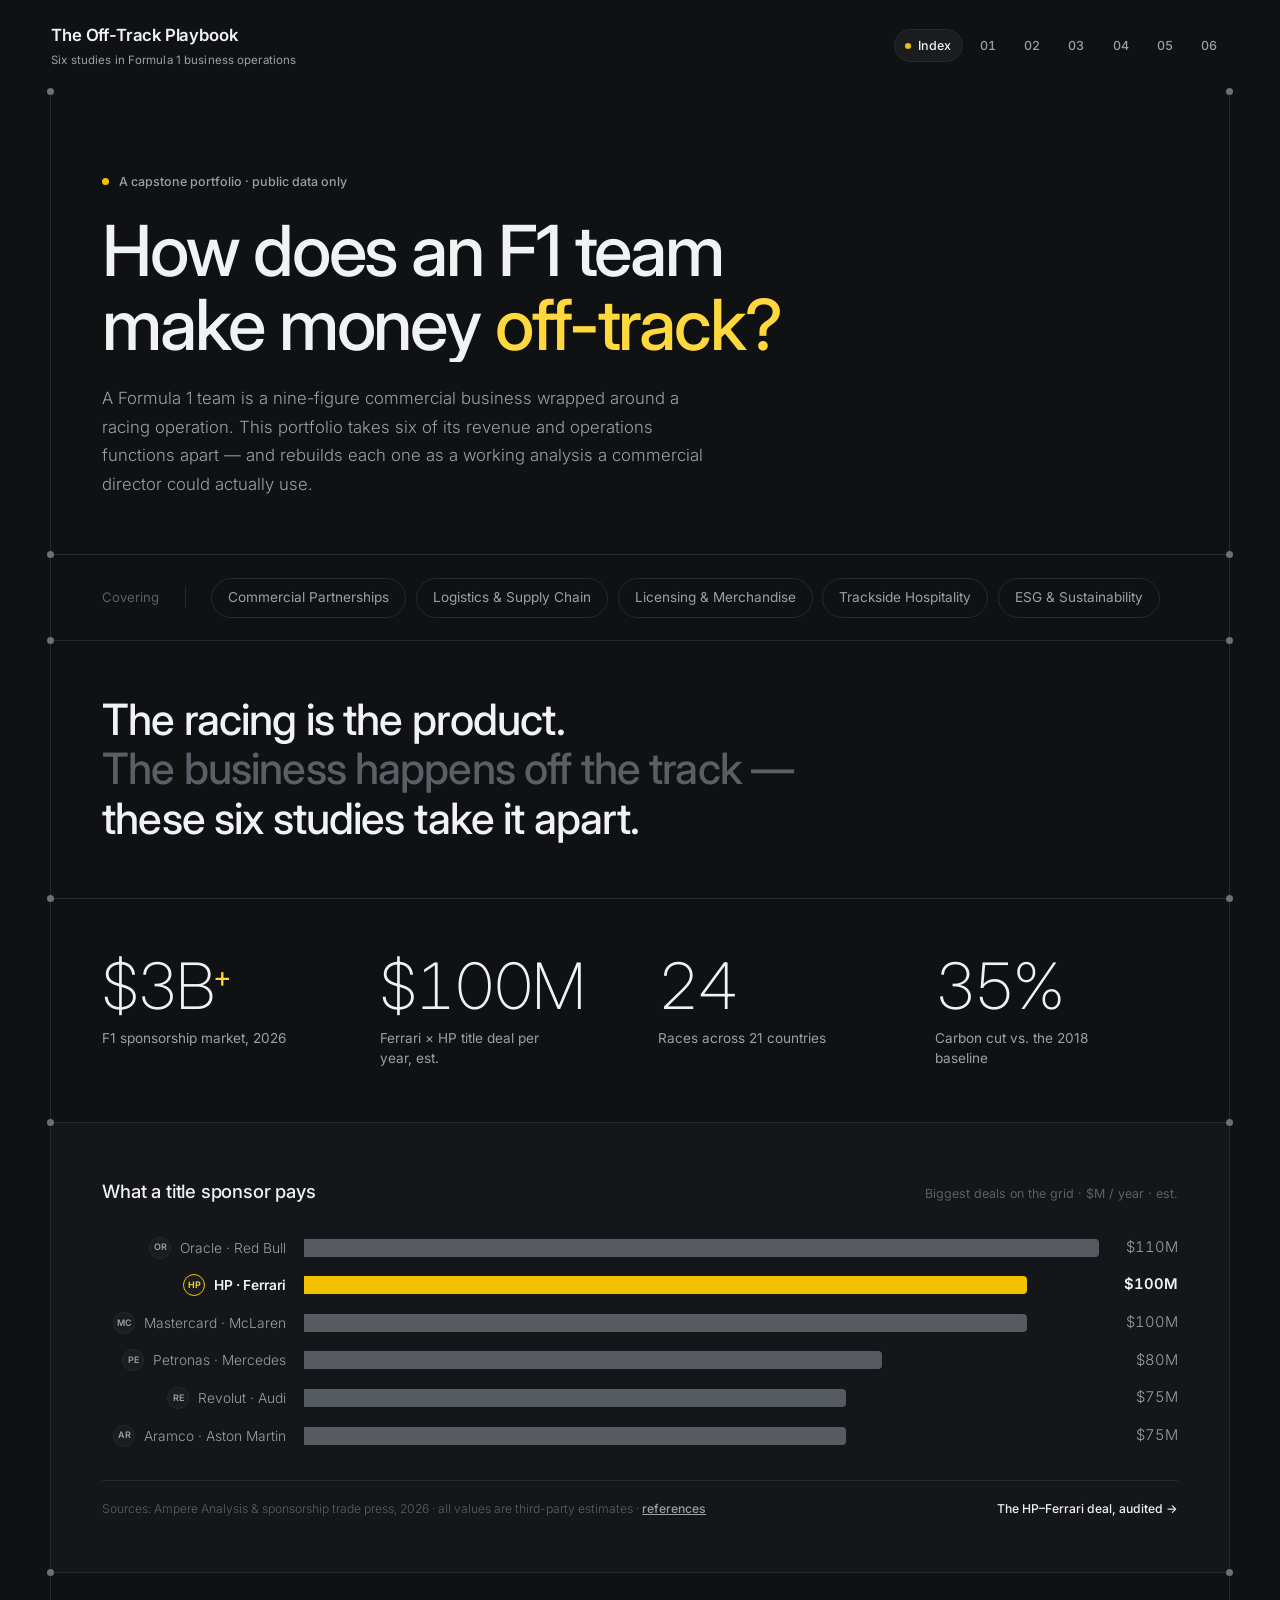
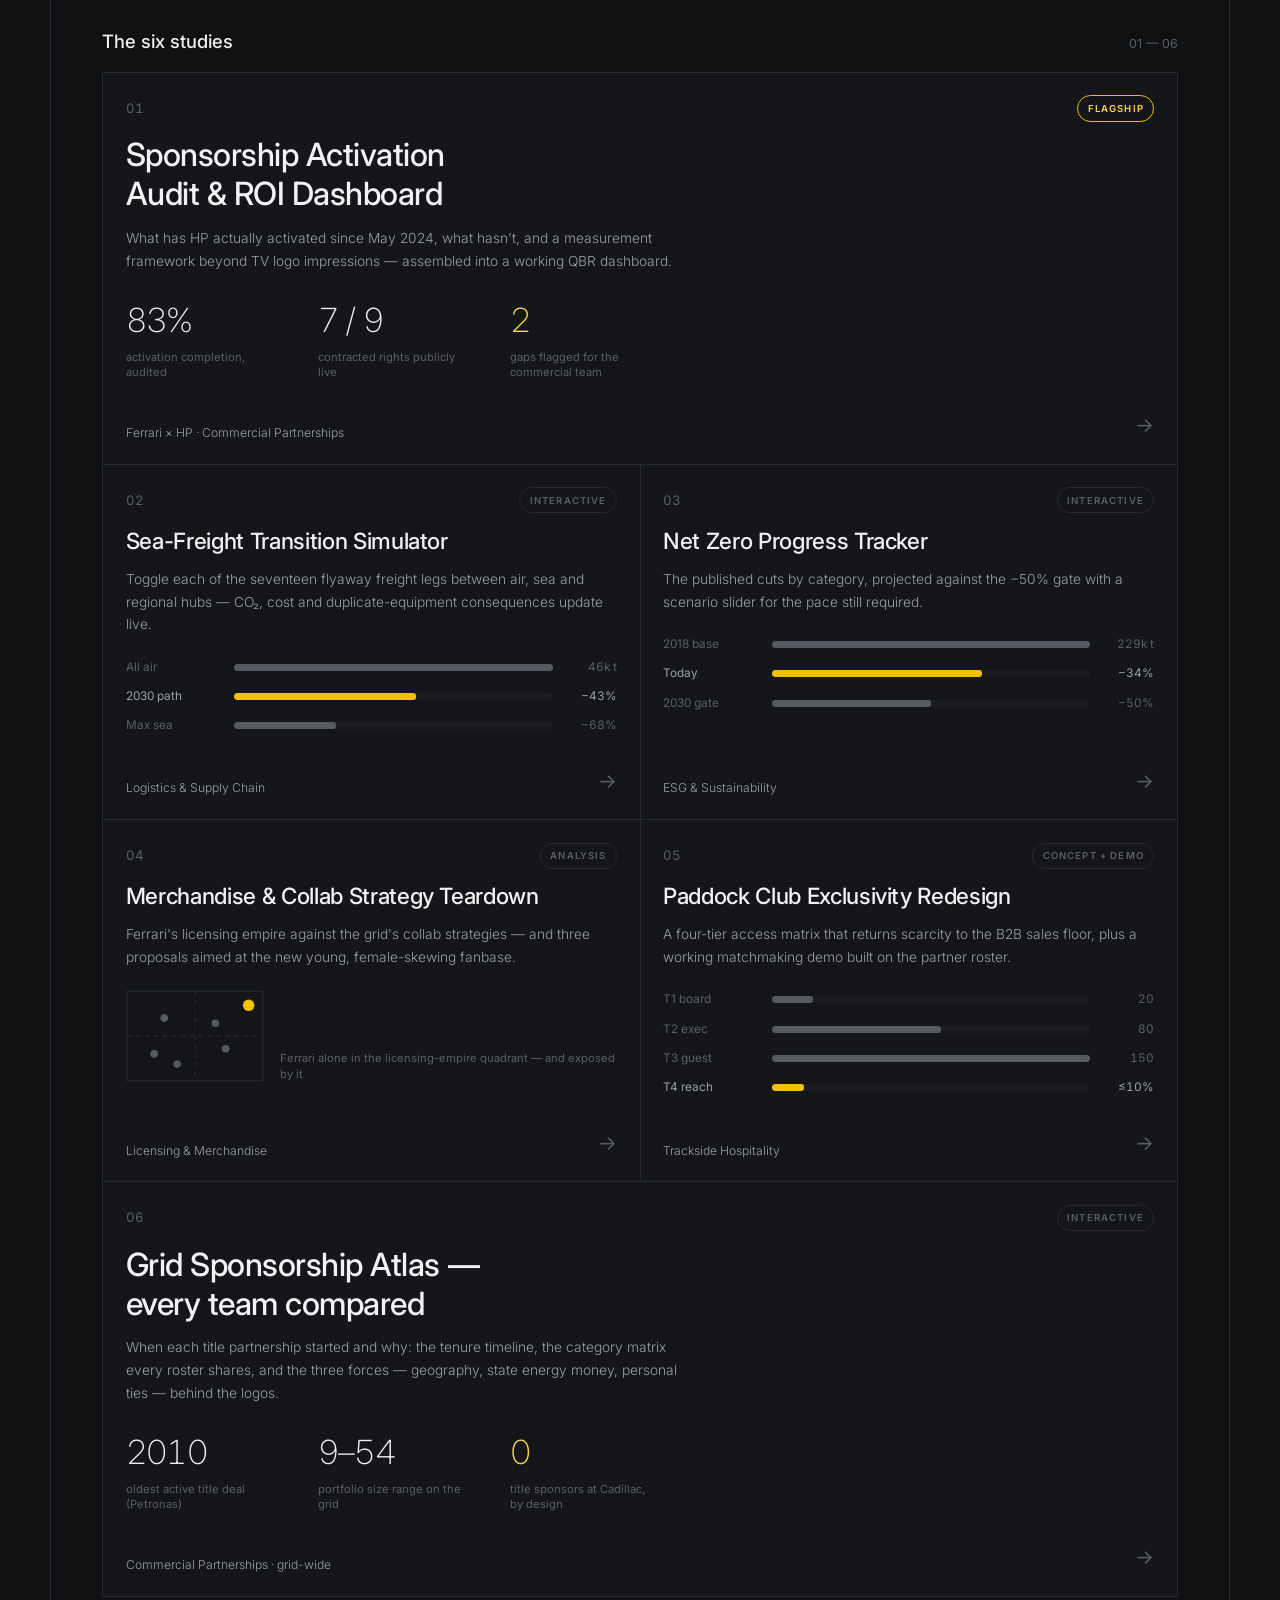
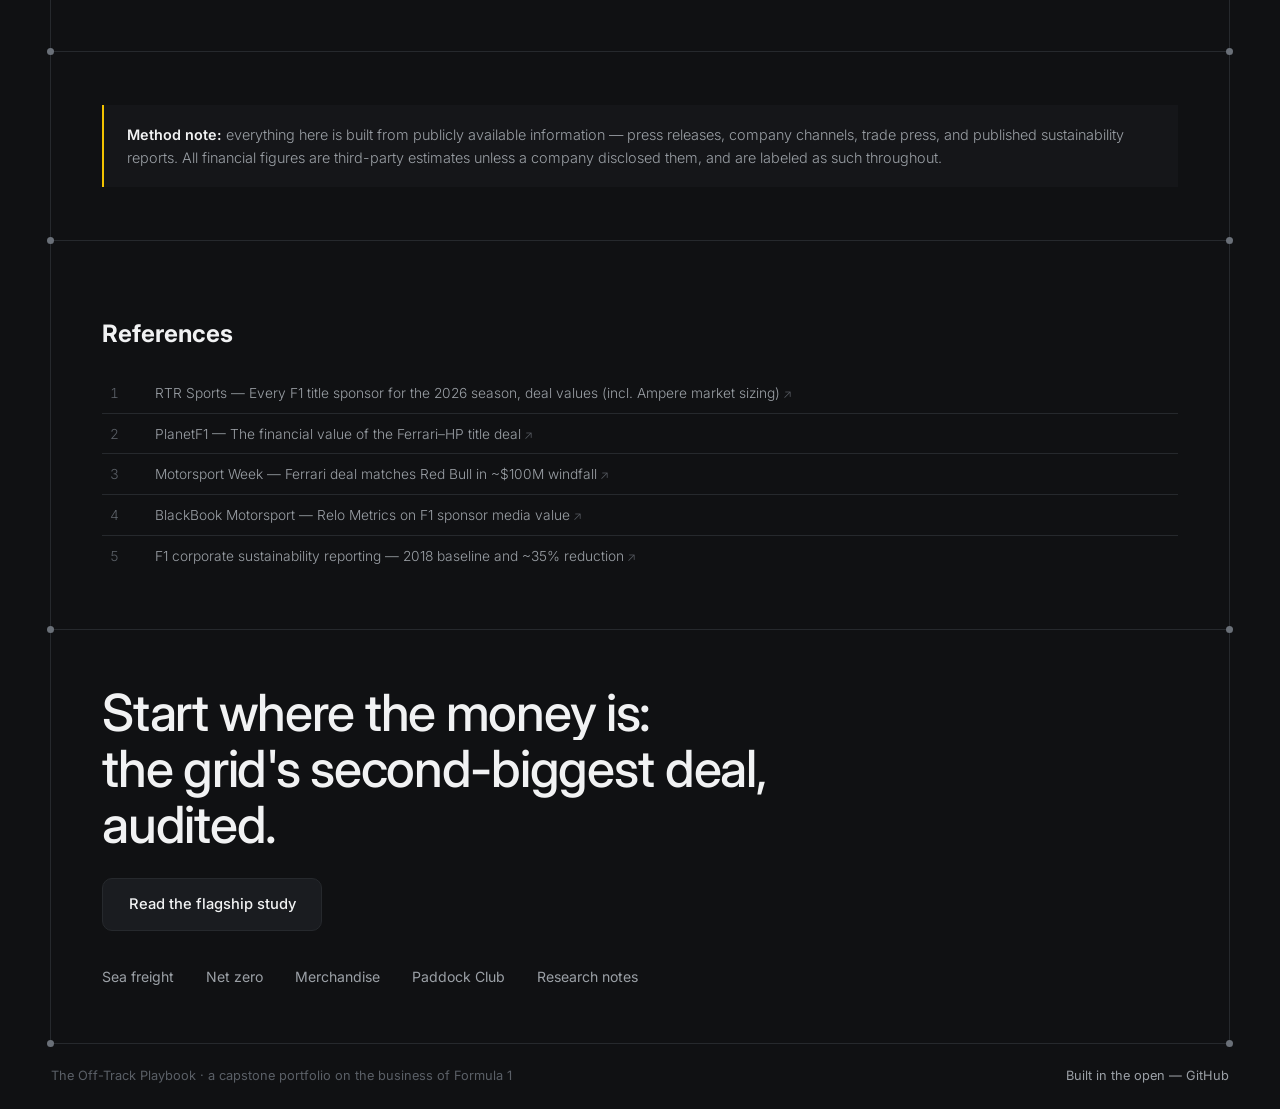
==== commit bae22d30: "Study 06: Grid Sponsorship Atlas — every team's sponsors compared New page analyzing all 11 teams' 2" ====
--- a/index.html
+++ b/index.html
@@ -15,9 +15,9 @@
 <header class="site">
   <div class="wrap">
     <div class="brand">The Off-Track Playbook
-      <small>Five studies in Formula 1 business operations</small>
-    </div>
-    <nav class="topnav" aria-label="Site"><a href="index.html" class="on" aria-current="page">Index</a><a href="projects/sponsorship-roi.html" title="Sponsorship ROI Dashboard">01</a><a href="projects/sea-freight.html" title="Sea-Freight Simulator">02</a><a href="projects/net-zero.html" title="Net Zero Tracker">03</a><a href="projects/merch-collabs.html" title="Merch & Collabs">04</a><a href="projects/paddock-club.html" title="Paddock Club">05</a></nav>
+      <small>Six studies in Formula 1 business operations</small>
+    </div>
+    <nav class="topnav" aria-label="Site"><a href="index.html" class="on" aria-current="page">Index</a><a href="projects/sponsorship-roi.html" title="Sponsorship ROI Dashboard">01</a><a href="projects/sea-freight.html" title="Sea-Freight Simulator">02</a><a href="projects/net-zero.html" title="Net Zero Tracker">03</a><a href="projects/merch-collabs.html" title="Merch & Collabs">04</a><a href="projects/paddock-club.html" title="Paddock Club">05</a><a href="projects/sponsorship-atlas.html" title="Grid Sponsorship Atlas">06</a></nav>
   </div>
 </header>
 
@@ -31,7 +31,7 @@
     </h1>
     <p class="lede reveal">
       A Formula 1 team is a nine-figure commercial business wrapped around a racing
-      operation. This portfolio takes five of its revenue and operations functions
+      operation. This portfolio takes six of its revenue and operations functions
       apart — and rebuilds each one as a working analysis a commercial director
       could actually use.
     </p>
@@ -52,7 +52,7 @@
     <h2 class="wipe reveal">
       <span class="ln"><i>The racing is the product.</i></span>
       <span class="ln"><i><span class="dim">The business happens off the track —</span></i></span>
-      <span class="ln"><i>these five studies take it apart.</i></span>
+      <span class="ln"><i>these six studies take it apart.</i></span>
     </h2>
   </section>
 
@@ -106,10 +106,10 @@
     </div>
   </section>
 
-  <section class="sect" aria-label="The five studies">
+  <section class="sect" aria-label="The six studies">
     <div class="index-head reveal">
-      <h2>The five studies</h2>
-      <span>01 — 05</span>
+      <h2>The six studies</h2>
+      <span>01 — 06</span>
     </div>
 
     <div class="tiles reveal">
@@ -182,6 +182,19 @@
         </span>
         <span class="tile-foot"><span class="fn">Trackside Hospitality</span><span class="arrow">→</span></span>
       </a>
+
+      <a class="tile hot" href="projects/sponsorship-atlas.html">
+        <span class="tile-top"><span class="no">06</span><span class="pill soft">Interactive</span></span>
+        <h3>Grid Sponsorship Atlas — every team compared</h3>
+        <span class="tile-desc">When each title partnership started and why: the tenure timeline, the category matrix every roster shares, and the three forces — geography, state energy money, personal ties — behind the logos.</span>
+        <span class="tile-mid tile-kpis">
+          <span><span class="n2">2010</span><span class="l2" style="display:block">oldest active title deal (Petronas)</span></span>
+          <span><span class="n2">9–54</span><span class="l2" style="display:block">portfolio size range on the grid</span></span>
+          <span><span class="n2"><em>0</em></span><span class="l2" style="display:block">title sponsors at Cadillac, by design</span></span>
+        </span>
+        <span class="tile-foot"><span class="fn">Commercial Partnerships · grid-wide</span><span class="arrow">→</span></span>
+      </a>
+
     </div>
   </section>
 
--- a/assets/style.css
+++ b/assets/style.css
@@ -507,6 +507,48 @@
 .fields { display: grid; grid-template-columns: 1fr 1fr; gap: 1rem; }
 @media (max-width: 640px) { .fields { grid-template-columns: 1fr; } }
 
+/* ---------- sponsorship atlas ---------- */
+.tlr { display: grid; grid-template-columns: 8.5rem 1fr 6.5rem; gap: 0.8rem; align-items: center; padding: 0.42rem 0; font-size: 0.8rem; }
+.tlr .tll { color: var(--ink-soft); font-weight: 300; text-align: right; white-space: nowrap; overflow: hidden; text-overflow: ellipsis; }
+.tlr .tlb { height: 10px; background: var(--panel-2); border-radius: 5px; position: relative; }
+.tlr .tlb i { position: absolute; top: 0; bottom: 0; left: var(--l); width: var(--w); background: #565b61; border-radius: 5px; }
+.tlr.hot .tlb i { background: var(--red); }
+.tlr.hot .tll, .tlr.hot .tlv { color: var(--ink); font-weight: 600; }
+.tlr .tlv { color: var(--ink-faint); font-variant-numeric: tabular-nums; white-space: nowrap; }
+.tl-axis { display: flex; justify-content: space-between; font-size: 0.7rem; color: var(--ink-faint); margin: 0.4rem 0 0.2rem; padding-left: 9.3rem; padding-right: 7.3rem; }
+@media (max-width: 640px) {
+  .tlr { grid-template-columns: 1fr 5rem; }
+  .tlr .tll { grid-column: 1 / -1; text-align: left; }
+  .tl-axis { padding-left: 0; padding-right: 5.8rem; }
+}
+
+.matrix-wrap { overflow-x: auto; border: 1px solid var(--line); background: var(--panel); }
+.matrix { border-collapse: collapse; width: 100%; min-width: 620px; font-size: 0.8rem; }
+.matrix th { font-size: 0.66rem; letter-spacing: 0.08em; text-transform: uppercase; color: var(--ink-faint); background: var(--panel-2); font-weight: 600; padding: 0.6rem 0.7rem; text-align: center; }
+.matrix th:first-child { text-align: left; }
+.matrix td { padding: 0.5rem 0.7rem; border-top: 1px solid var(--line); color: var(--ink-soft); font-weight: 300; text-align: center; }
+.matrix td:first-child { text-align: left; white-space: nowrap; }
+.mdot { display: inline-block; width: 9px; height: 9px; border-radius: 50%; background: #6a7078; }
+.mdot.hot { background: var(--red); }
+.matrix tr.hl td { background: var(--panel-2); color: var(--ink); }
+
+.chips { display: flex; gap: 0.45rem; flex-wrap: wrap; margin: 1rem 0 1.1rem; }
+.chips button {
+  font-family: var(--sans); font-size: 0.8rem; font-weight: 500; color: var(--ink-soft);
+  background: transparent; border: 1px solid var(--line); border-radius: 999px;
+  padding: 0.42rem 0.9rem; cursor: pointer;
+  transition: color 0.2s ease, border-color 0.2s ease, background 0.2s ease;
+}
+.chips button:hover { color: var(--ink); border-color: var(--ink-faint); }
+.chips button[aria-pressed="true"] { color: var(--ink); background: var(--panel-2); border-color: var(--red); }
+
+.team-card h3 { font-size: 1.15rem; font-weight: 600; margin: 0 0 0.2rem; }
+.team-card .tc-sub { font-size: 0.8rem; color: var(--red-soft); margin-bottom: 0.9rem; }
+.team-card p { font-size: 0.9rem; color: var(--ink-soft); font-weight: 300; line-height: 1.65; margin: 0 0 0.8rem; }
+.team-card p strong { color: var(--ink); }
+.tc-tags { display: flex; gap: 0.4rem; flex-wrap: wrap; margin-top: 0.9rem; }
+.tc-tags span { font-size: 0.68rem; letter-spacing: 0.06em; text-transform: uppercase; color: var(--ink-faint); border: 1px solid var(--line); border-radius: 999px; padding: 0.25rem 0.6rem; }
+
 /* ---------- motion safety ---------- */
 @media (prefers-reduced-motion: reduce) {
   .reveal, .wipe { opacity: 1 !important; transform: none !important; transition: none !important; }
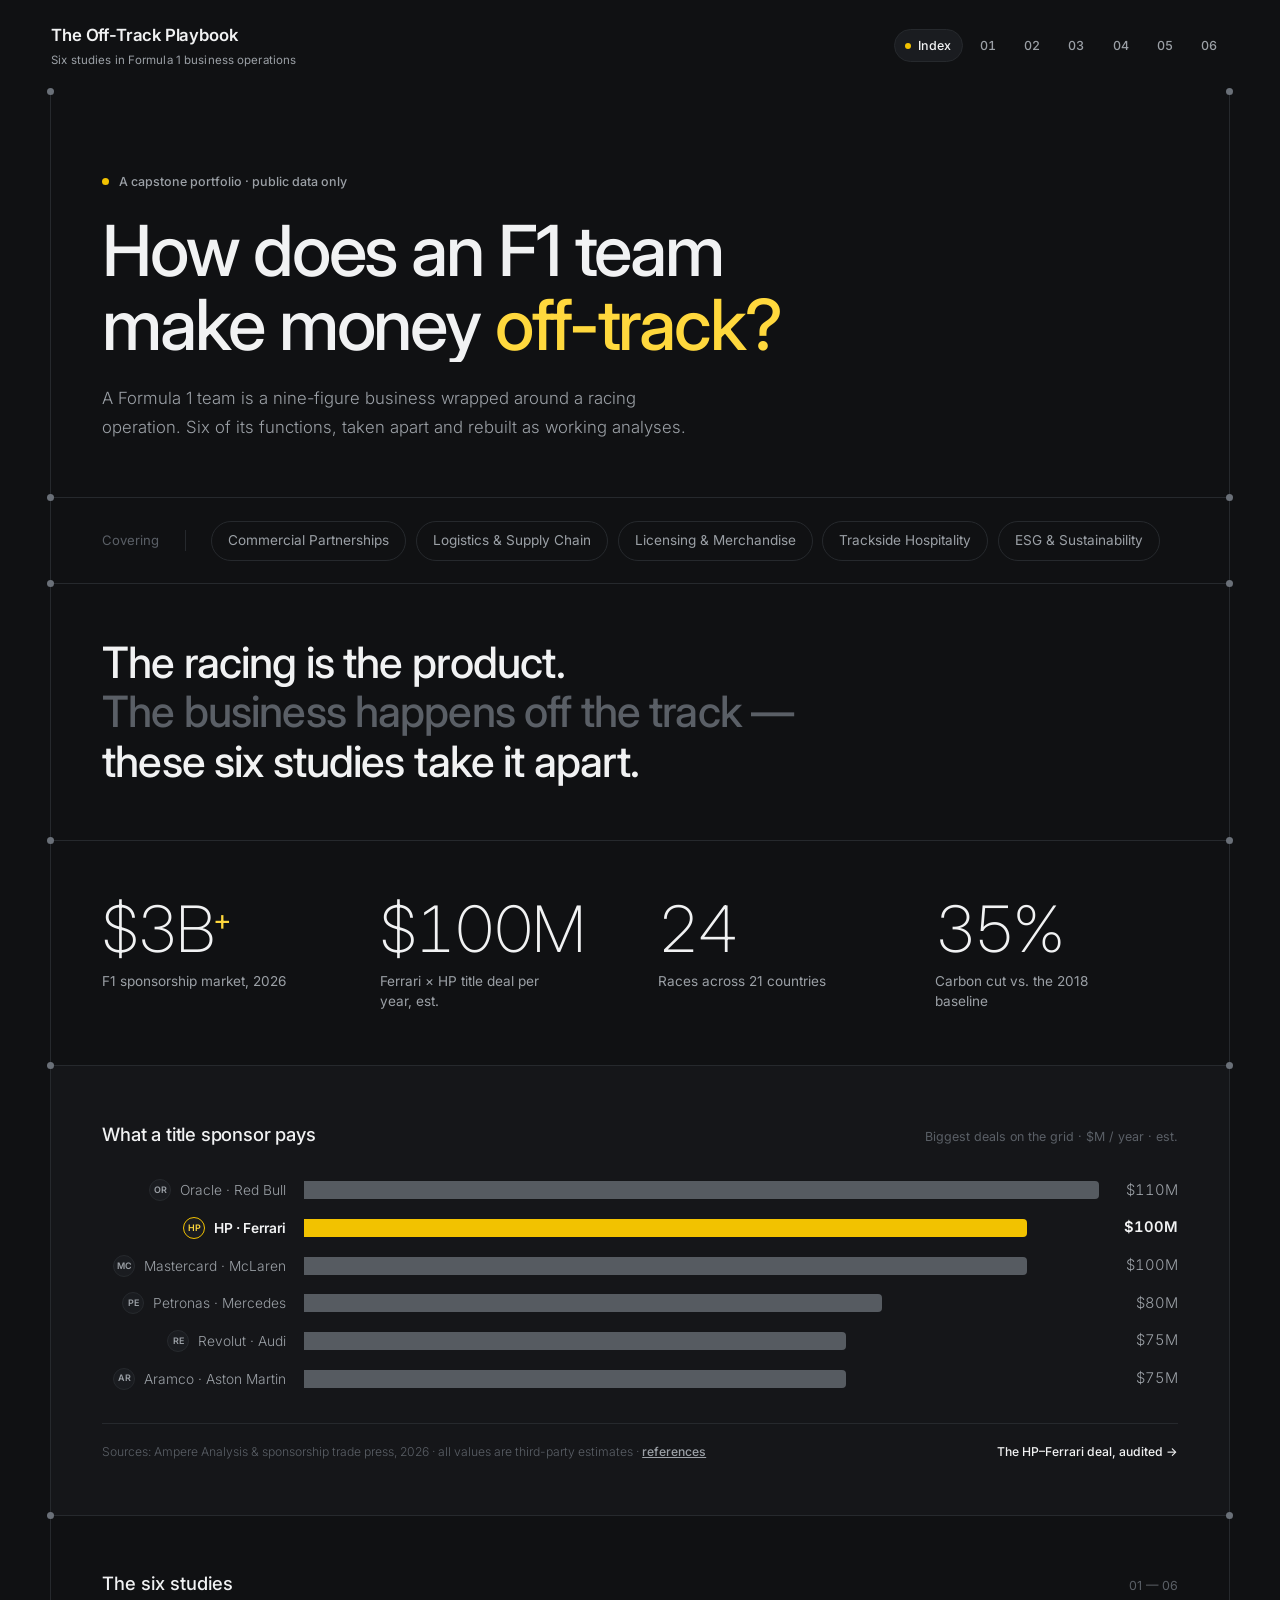
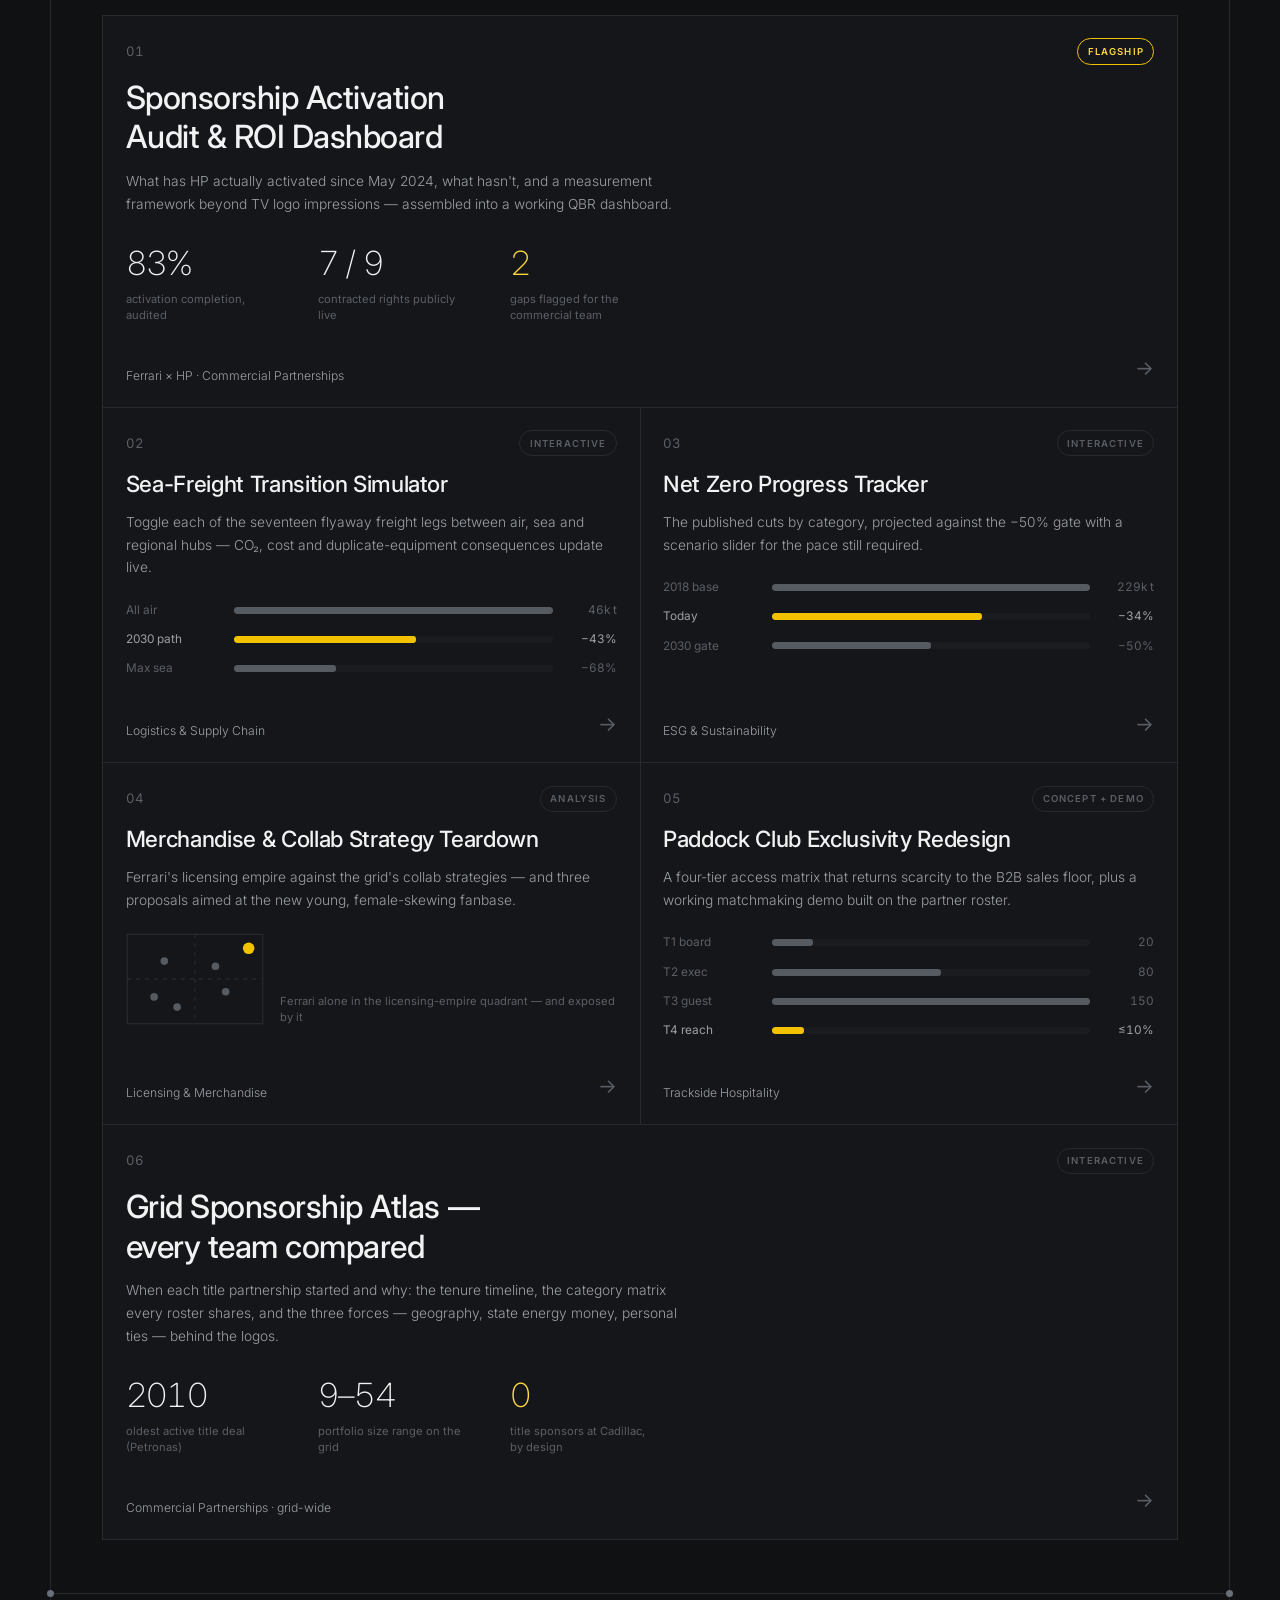
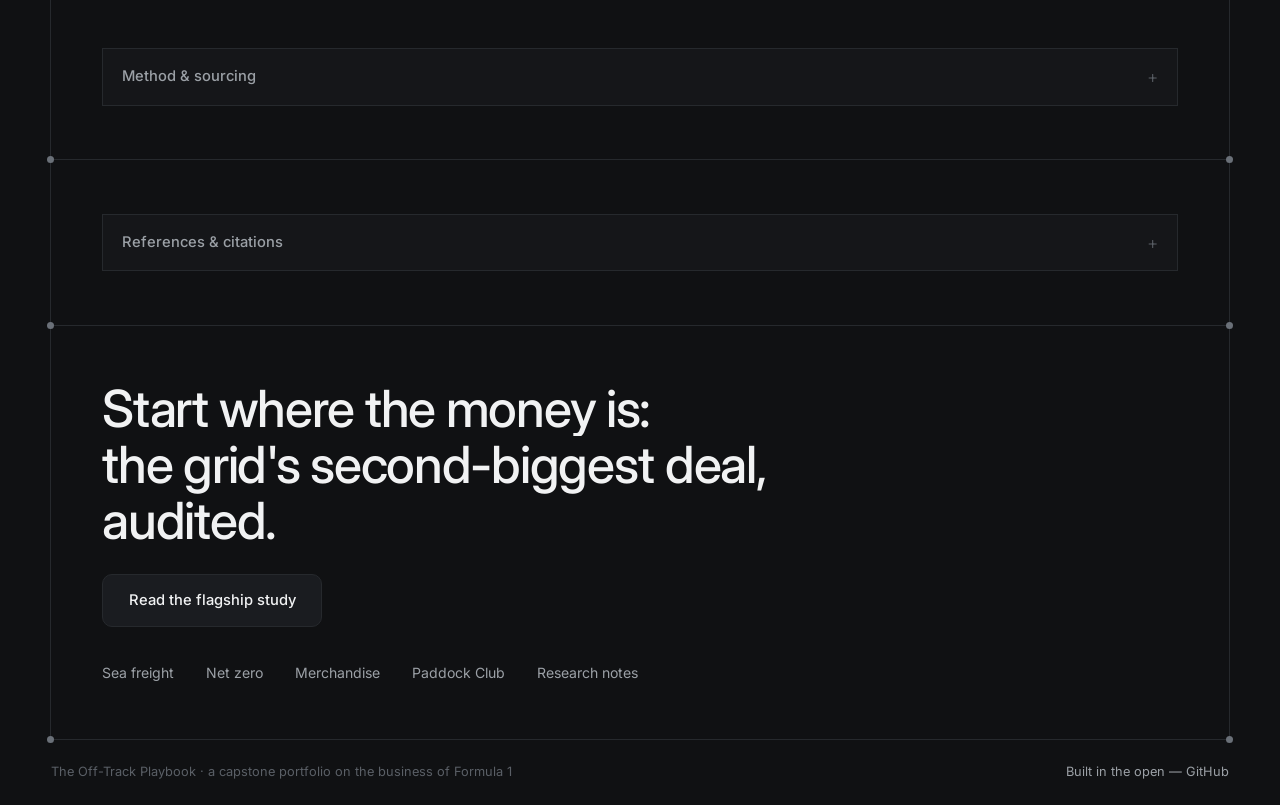
==== commit 99b0042d: "Atlas matrix: company names + title fees; site-wide text de-crowding Matrix cells now carry the actu" ====
--- a/index.html
+++ b/index.html
@@ -30,10 +30,8 @@
       <span class="ln"><i>make money <em>off-track?</em></i></span>
     </h1>
     <p class="lede reveal">
-      A Formula 1 team is a nine-figure commercial business wrapped around a racing
-      operation. This portfolio takes six of its revenue and operations functions
-      apart — and rebuilds each one as a working analysis a commercial director
-      could actually use.
+      A Formula 1 team is a nine-figure business wrapped around a racing operation.
+      Six of its functions, taken apart and rebuilt as working analyses.
     </p>
   </section>
 
@@ -199,23 +197,20 @@
   </section>
 
   <section class="sect">
-    <div class="note reveal">
-      <strong>Method note:</strong> everything here is built from publicly available
+    <details class="fold reveal"><summary>Method &amp; sourcing</summary><div class="fold-body"><strong>Method note:</strong> everything here is built from publicly available
       information — press releases, company channels, trade press, and published
       sustainability reports. All financial figures are third-party estimates unless a
-      company disclosed them, and are labeled as such throughout.
-    </div>
+      company disclosed them, and are labeled as such throughout.</div></details>
   </section>
 
   <section class="sect" aria-label="References">
-<div class="reveal"><h2 id="refs">References</h2>
-<ol class="refs">
+<details class="fold reveal" id="refs"><summary>References &amp; citations</summary><div class="fold-body"><ol class="refs">
   <li id="ref-1"><span><a href="https://rtrsports.com/en/blog/every-teams-title-sponsor-for-the-2026-formula-1-season/" target="_blank" rel="noopener">RTR Sports — Every F1 title sponsor for the 2026 season, deal values (incl. Ampere market sizing)</a></span></li>
   <li id="ref-2"><span><a href="https://www.planetf1.com/news/staggering-financial-value-of-ferrari-hp-title-sponsor-deal-revealed" target="_blank" rel="noopener">PlanetF1 — The financial value of the Ferrari–HP title deal</a></span></li>
   <li id="ref-3"><span><a href="https://www.motorsportweek.com/2025/01/07/ferrari-f1-sponsorship-deal-matches-red-bull-in-100-million-windfall-report/" target="_blank" rel="noopener">Motorsport Week — Ferrari deal matches Red Bull in ~$100M windfall</a></span></li>
   <li id="ref-4"><span><a href="https://www.blackbookmotorsport.com/features/brand-visibility-f1-sponsorship-relo-metrics/" target="_blank" rel="noopener">BlackBook Motorsport — Relo Metrics on F1 sponsor media value</a></span></li>
   <li id="ref-5"><span><a href="https://www.formula1.com/" target="_blank" rel="noopener">F1 corporate sustainability reporting — 2018 baseline and ~35% reduction</a></span></li>
-</ol></div>
+</ol></div></details>
 
   </section>
 
--- a/assets/style.css
+++ b/assets/style.css
@@ -507,6 +507,27 @@
 .fields { display: grid; grid-template-columns: 1fr 1fr; gap: 1rem; }
 @media (max-width: 640px) { .fields { grid-template-columns: 1fr; } }
 
+/* ---------- collapsible folds ---------- */
+details.fold { border: 1px solid var(--line); background: var(--panel); }
+details.fold + details.fold { margin-top: 0.6rem; }
+details.fold summary {
+  cursor: pointer; list-style: none;
+  padding: 0.85rem 1.2rem; font-size: 0.92rem; font-weight: 500; color: var(--ink-soft);
+  display: flex; align-items: center; justify-content: space-between; gap: 1rem;
+  transition: color 0.2s ease, background 0.2s ease;
+}
+details.fold summary::-webkit-details-marker { display: none; }
+details.fold summary::after { content: "+"; color: var(--ink-faint); font-size: 1.1rem; font-weight: 300; transition: transform 0.25s ease; }
+details.fold[open] summary::after { transform: rotate(45deg); }
+details.fold summary:hover { color: var(--ink); background: var(--panel-2); }
+details.fold[open] summary { border-bottom: 1px solid var(--line); color: var(--ink); }
+details.fold .fold-body { padding: 1rem 1.2rem; font-size: 0.9rem; color: var(--ink-soft); font-weight: 300; line-height: 1.7; }
+details.fold .fold-body strong { color: var(--ink); }
+details.fold .fold-body a { color: var(--red-soft); }
+details.fold .fold-body .refs a { color: var(--ink-soft); }
+details.fold .fold-body .refs a:hover { color: var(--red-soft); }
+article.project details.fold { margin-top: 2rem; }
+
 /* ---------- sponsorship atlas ---------- */
 .tlr { display: grid; grid-template-columns: 8.5rem 1fr 6.5rem; gap: 0.8rem; align-items: center; padding: 0.42rem 0; font-size: 0.8rem; }
 .tlr .tll { color: var(--ink-soft); font-weight: 300; text-align: right; white-space: nowrap; overflow: hidden; text-overflow: ellipsis; }
@@ -531,6 +552,12 @@
 .mdot { display: inline-block; width: 9px; height: 9px; border-radius: 50%; background: #6a7078; }
 .mdot.hot { background: var(--red); }
 .matrix tr.hl td { background: var(--panel-2); color: var(--ink); }
+.matrix td { font-size: 0.76rem; }
+.matrix td .mc { white-space: nowrap; }
+.matrix td .mc.hot { color: var(--red-soft); font-weight: 600; }
+.matrix td .none { color: var(--ink-faint); opacity: 0.5; }
+.matrix td .team-fee { display: block; font-size: 0.68rem; color: var(--ink-faint); font-weight: 300; margin-top: 0.1rem; white-space: nowrap; }
+.matrix td:first-child { color: var(--ink); font-weight: 500; }
 
 .chips { display: flex; gap: 0.45rem; flex-wrap: wrap; margin: 1rem 0 1.1rem; }
 .chips button {
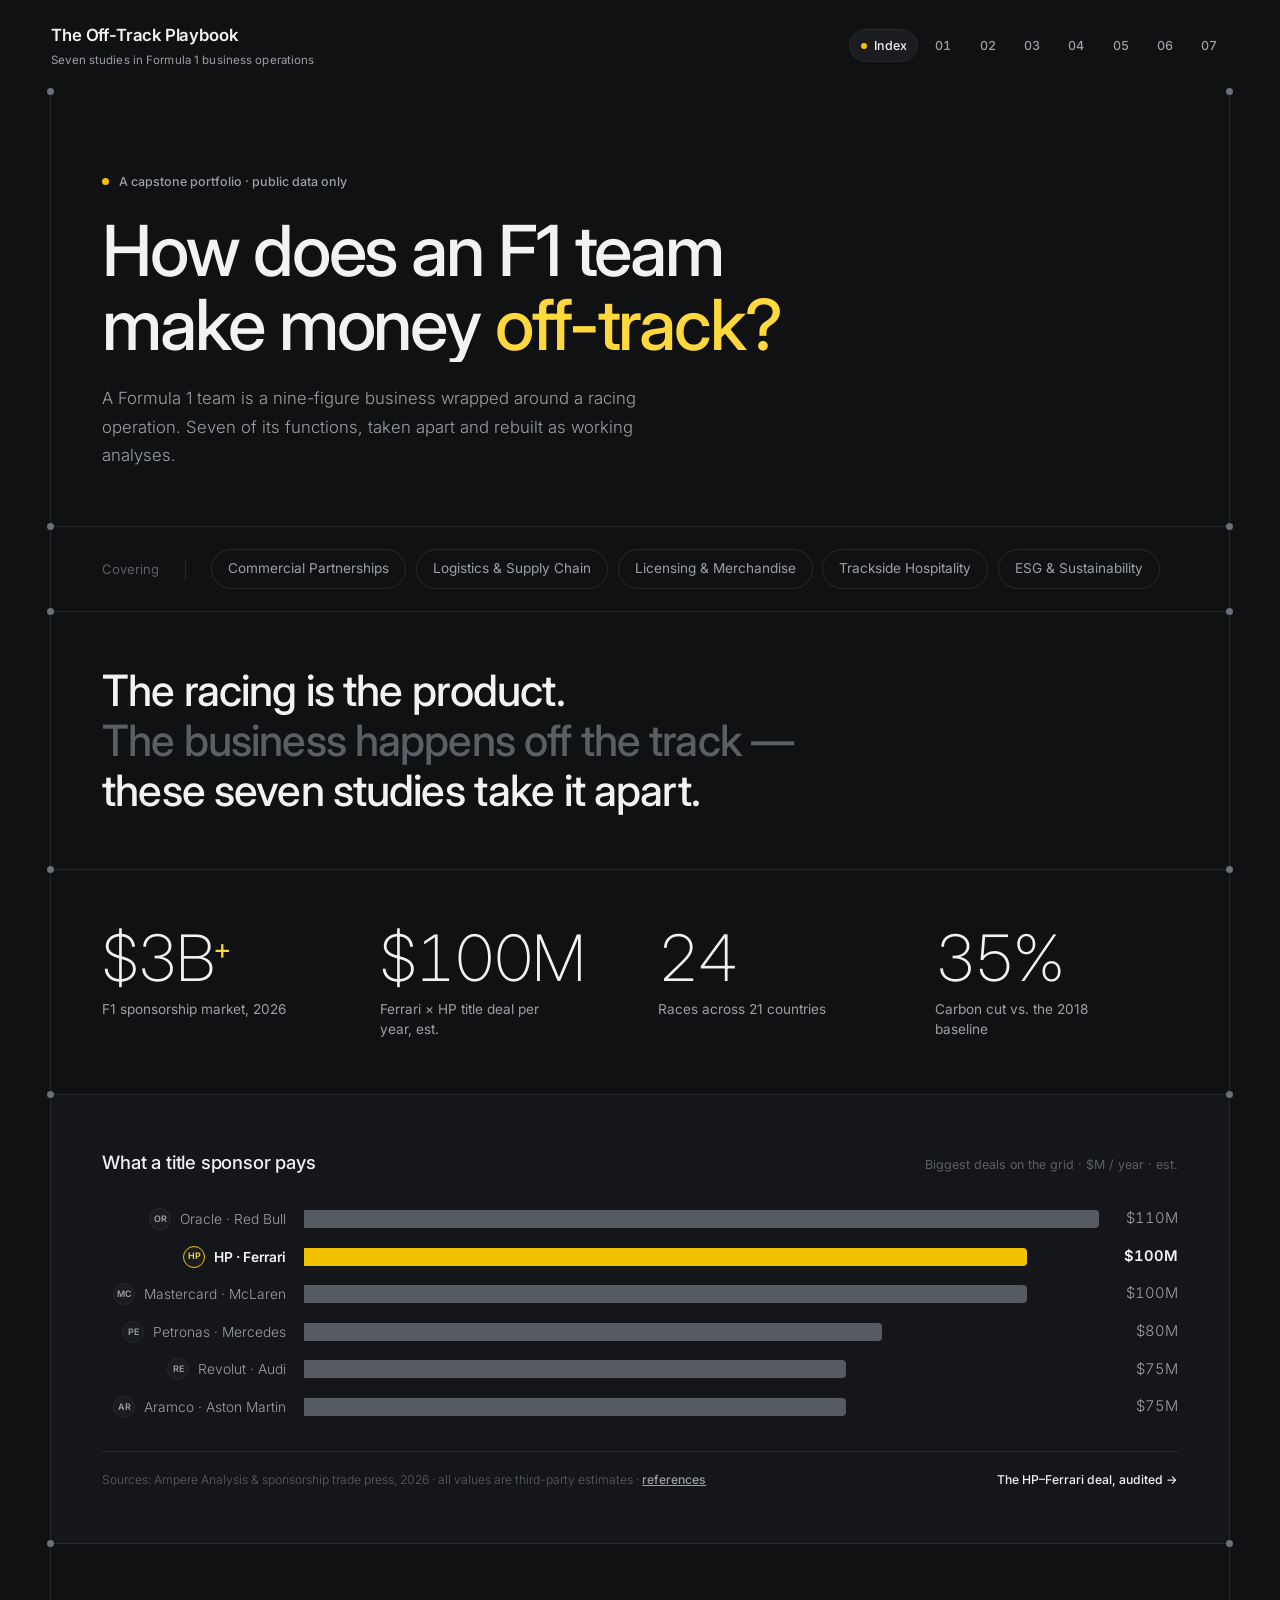
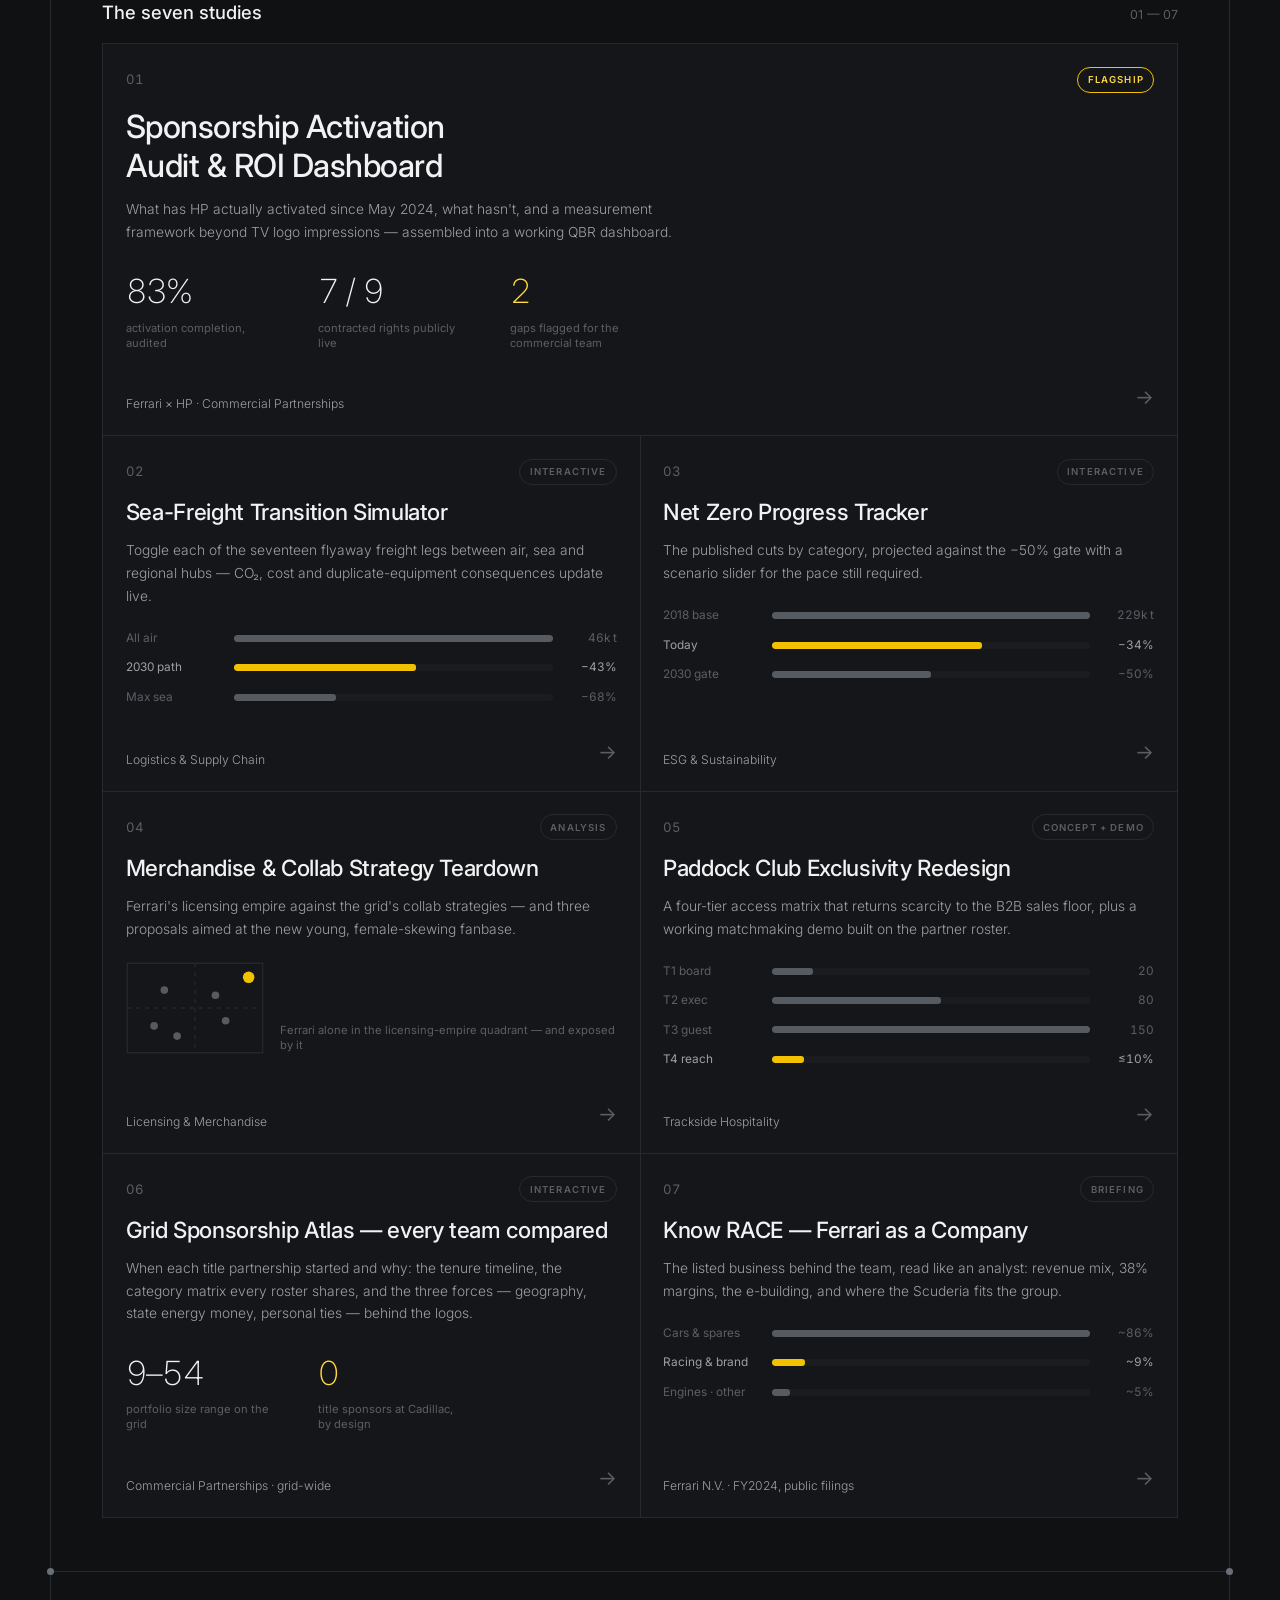
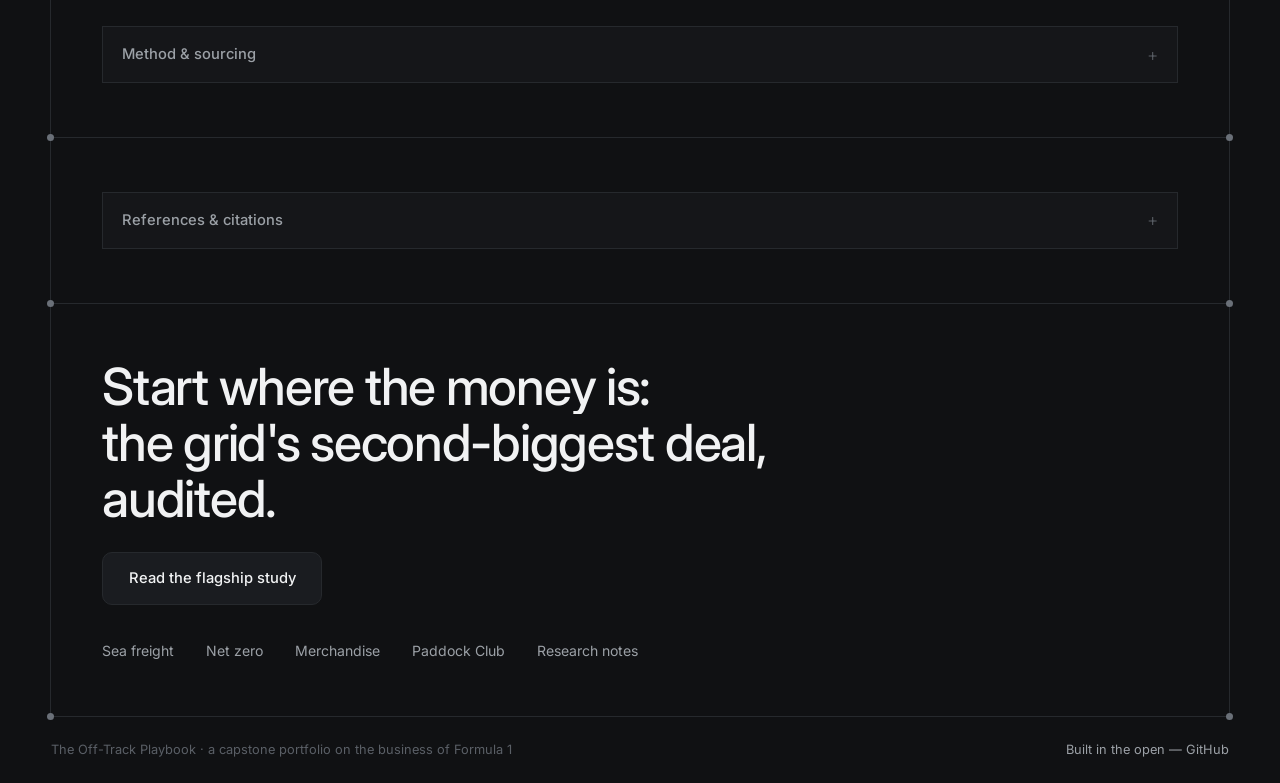
==== commit 2deb1639: "Study 07: Know RACE — Ferrari as a company, not a team Interview-ready corporate brief built from Fe" ====
--- a/index.html
+++ b/index.html
@@ -15,9 +15,9 @@
 <header class="site">
   <div class="wrap">
     <div class="brand">The Off-Track Playbook
-      <small>Six studies in Formula 1 business operations</small>
-    </div>
-    <nav class="topnav" aria-label="Site"><a href="index.html" class="on" aria-current="page">Index</a><a href="projects/sponsorship-roi.html" title="Sponsorship ROI Dashboard">01</a><a href="projects/sea-freight.html" title="Sea-Freight Simulator">02</a><a href="projects/net-zero.html" title="Net Zero Tracker">03</a><a href="projects/merch-collabs.html" title="Merch & Collabs">04</a><a href="projects/paddock-club.html" title="Paddock Club">05</a><a href="projects/sponsorship-atlas.html" title="Grid Sponsorship Atlas">06</a></nav>
+      <small>Seven studies in Formula 1 business operations</small>
+    </div>
+    <nav class="topnav" aria-label="Site"><a href="index.html" class="on" aria-current="page">Index</a><a href="projects/sponsorship-roi.html" title="Sponsorship ROI Dashboard">01</a><a href="projects/sea-freight.html" title="Sea-Freight Simulator">02</a><a href="projects/net-zero.html" title="Net Zero Tracker">03</a><a href="projects/merch-collabs.html" title="Merch & Collabs">04</a><a href="projects/paddock-club.html" title="Paddock Club">05</a><a href="projects/sponsorship-atlas.html" title="Grid Sponsorship Atlas">06</a><a href="projects/know-race.html" title="Know RACE">07</a></nav>
   </div>
 </header>
 
@@ -31,7 +31,7 @@
     </h1>
     <p class="lede reveal">
       A Formula 1 team is a nine-figure business wrapped around a racing operation.
-      Six of its functions, taken apart and rebuilt as working analyses.
+      Seven of its functions, taken apart and rebuilt as working analyses.
     </p>
   </section>
 
@@ -50,7 +50,7 @@
     <h2 class="wipe reveal">
       <span class="ln"><i>The racing is the product.</i></span>
       <span class="ln"><i><span class="dim">The business happens off the track —</span></i></span>
-      <span class="ln"><i>these six studies take it apart.</i></span>
+      <span class="ln"><i>these seven studies take it apart.</i></span>
     </h2>
   </section>
 
@@ -104,10 +104,10 @@
     </div>
   </section>
 
-  <section class="sect" aria-label="The six studies">
+  <section class="sect" aria-label="The seven studies">
     <div class="index-head reveal">
-      <h2>The six studies</h2>
-      <span>01 — 06</span>
+      <h2>The seven studies</h2>
+      <span>01 — 07</span>
     </div>
 
     <div class="tiles reveal">
@@ -181,17 +181,29 @@
         <span class="tile-foot"><span class="fn">Trackside Hospitality</span><span class="arrow">→</span></span>
       </a>
 
-      <a class="tile hot" href="projects/sponsorship-atlas.html">
+      <a class="tile" href="projects/sponsorship-atlas.html">
         <span class="tile-top"><span class="no">06</span><span class="pill soft">Interactive</span></span>
         <h3>Grid Sponsorship Atlas — every team compared</h3>
         <span class="tile-desc">When each title partnership started and why: the tenure timeline, the category matrix every roster shares, and the three forces — geography, state energy money, personal ties — behind the logos.</span>
         <span class="tile-mid tile-kpis">
-          <span><span class="n2">2010</span><span class="l2" style="display:block">oldest active title deal (Petronas)</span></span>
           <span><span class="n2">9–54</span><span class="l2" style="display:block">portfolio size range on the grid</span></span>
           <span><span class="n2"><em>0</em></span><span class="l2" style="display:block">title sponsors at Cadillac, by design</span></span>
         </span>
         <span class="tile-foot"><span class="fn">Commercial Partnerships · grid-wide</span><span class="arrow">→</span></span>
       </a>
+
+      <a class="tile" href="projects/know-race.html">
+        <span class="tile-top"><span class="no">07</span><span class="pill soft">Briefing</span></span>
+        <h3>Know RACE — Ferrari as a Company</h3>
+        <span class="tile-desc">The listed business behind the team, read like an analyst: revenue mix, 38% margins, the e-building, and where the Scuderia fits the group.</span>
+        <span class="tile-mid tmini">
+          <span class="tr"><span>Cars &amp; spares</span><span class="tb"><i style="--w:100%"></i></span><span class="tv">~86%</span></span>
+          <span class="tr hot"><span>Racing &amp; brand</span><span class="tb"><i style="--w:10.5%"></i></span><span class="tv">~9%</span></span>
+          <span class="tr"><span>Engines · other</span><span class="tb"><i style="--w:5.8%"></i></span><span class="tv">~5%</span></span>
+        </span>
+        <span class="tile-foot"><span class="fn">Ferrari N.V. · FY2024, public filings</span><span class="arrow">→</span></span>
+      </a>
+
 
     </div>
   </section>
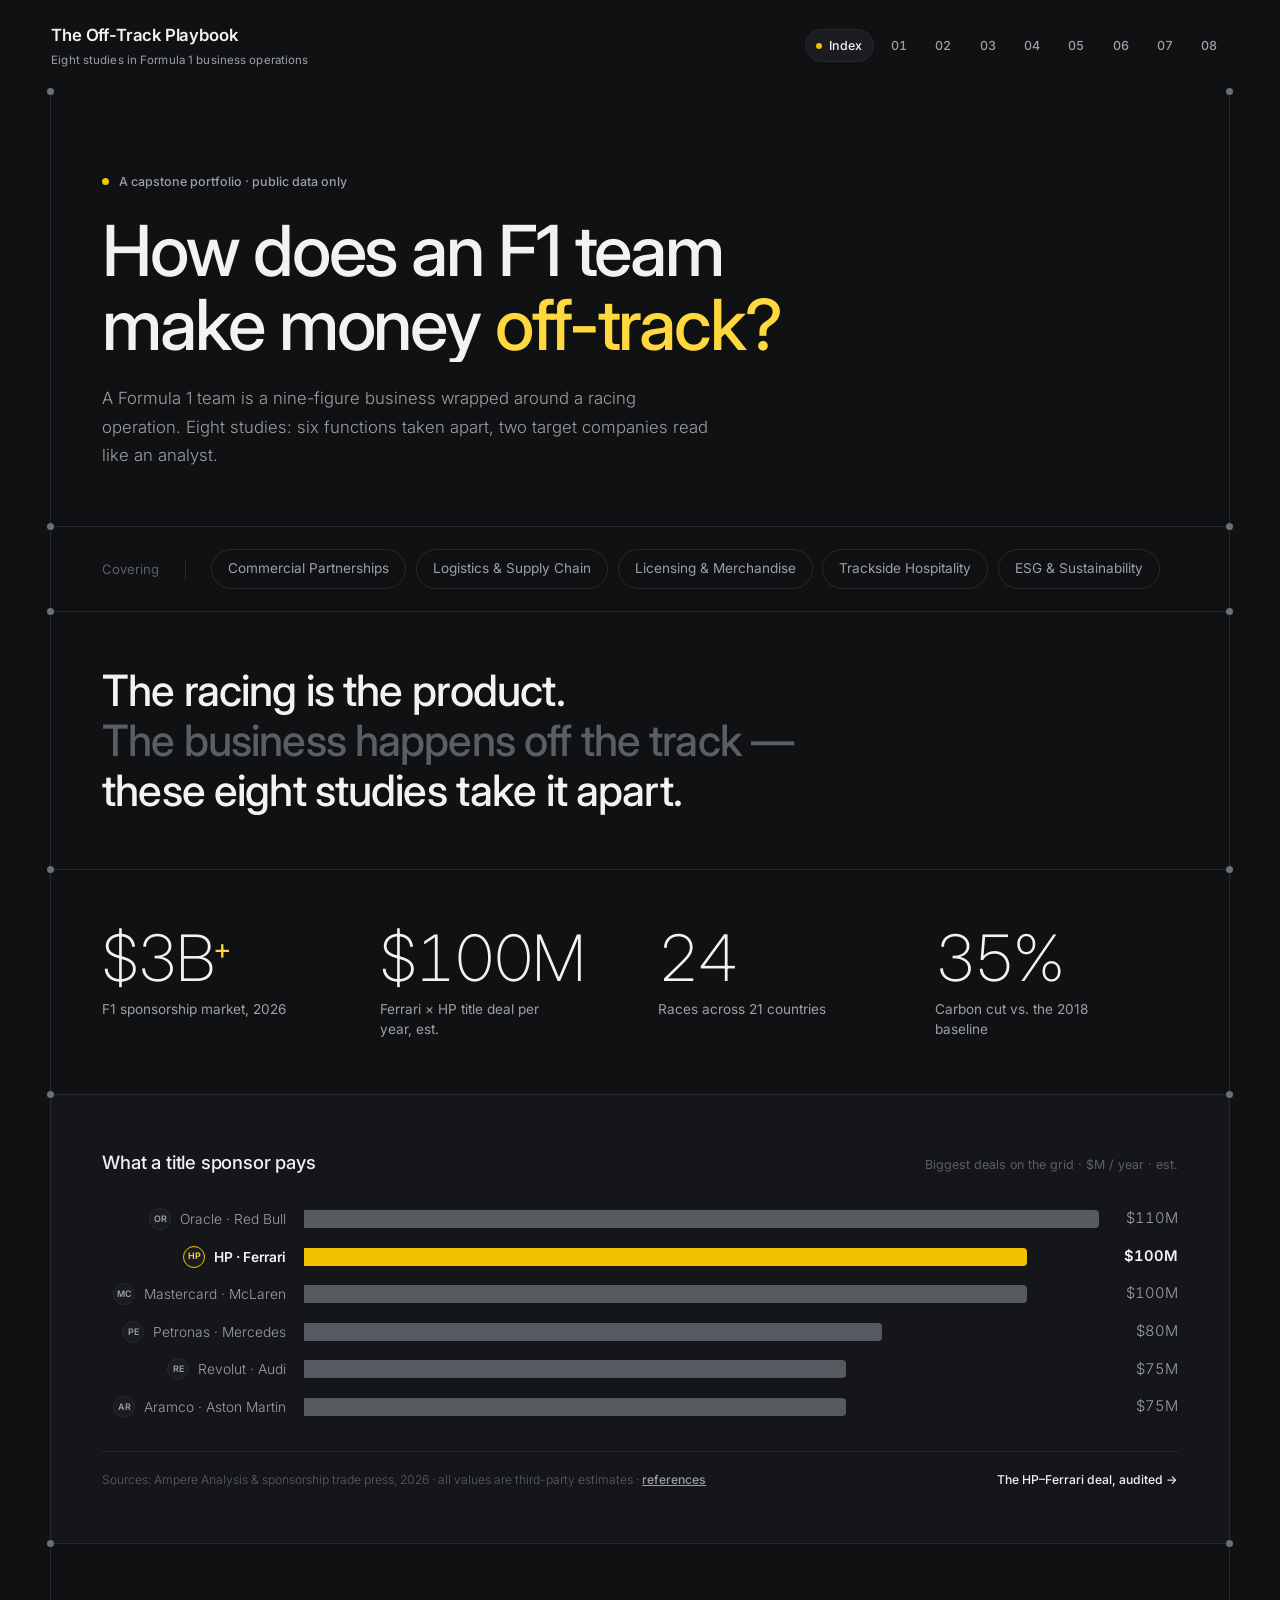
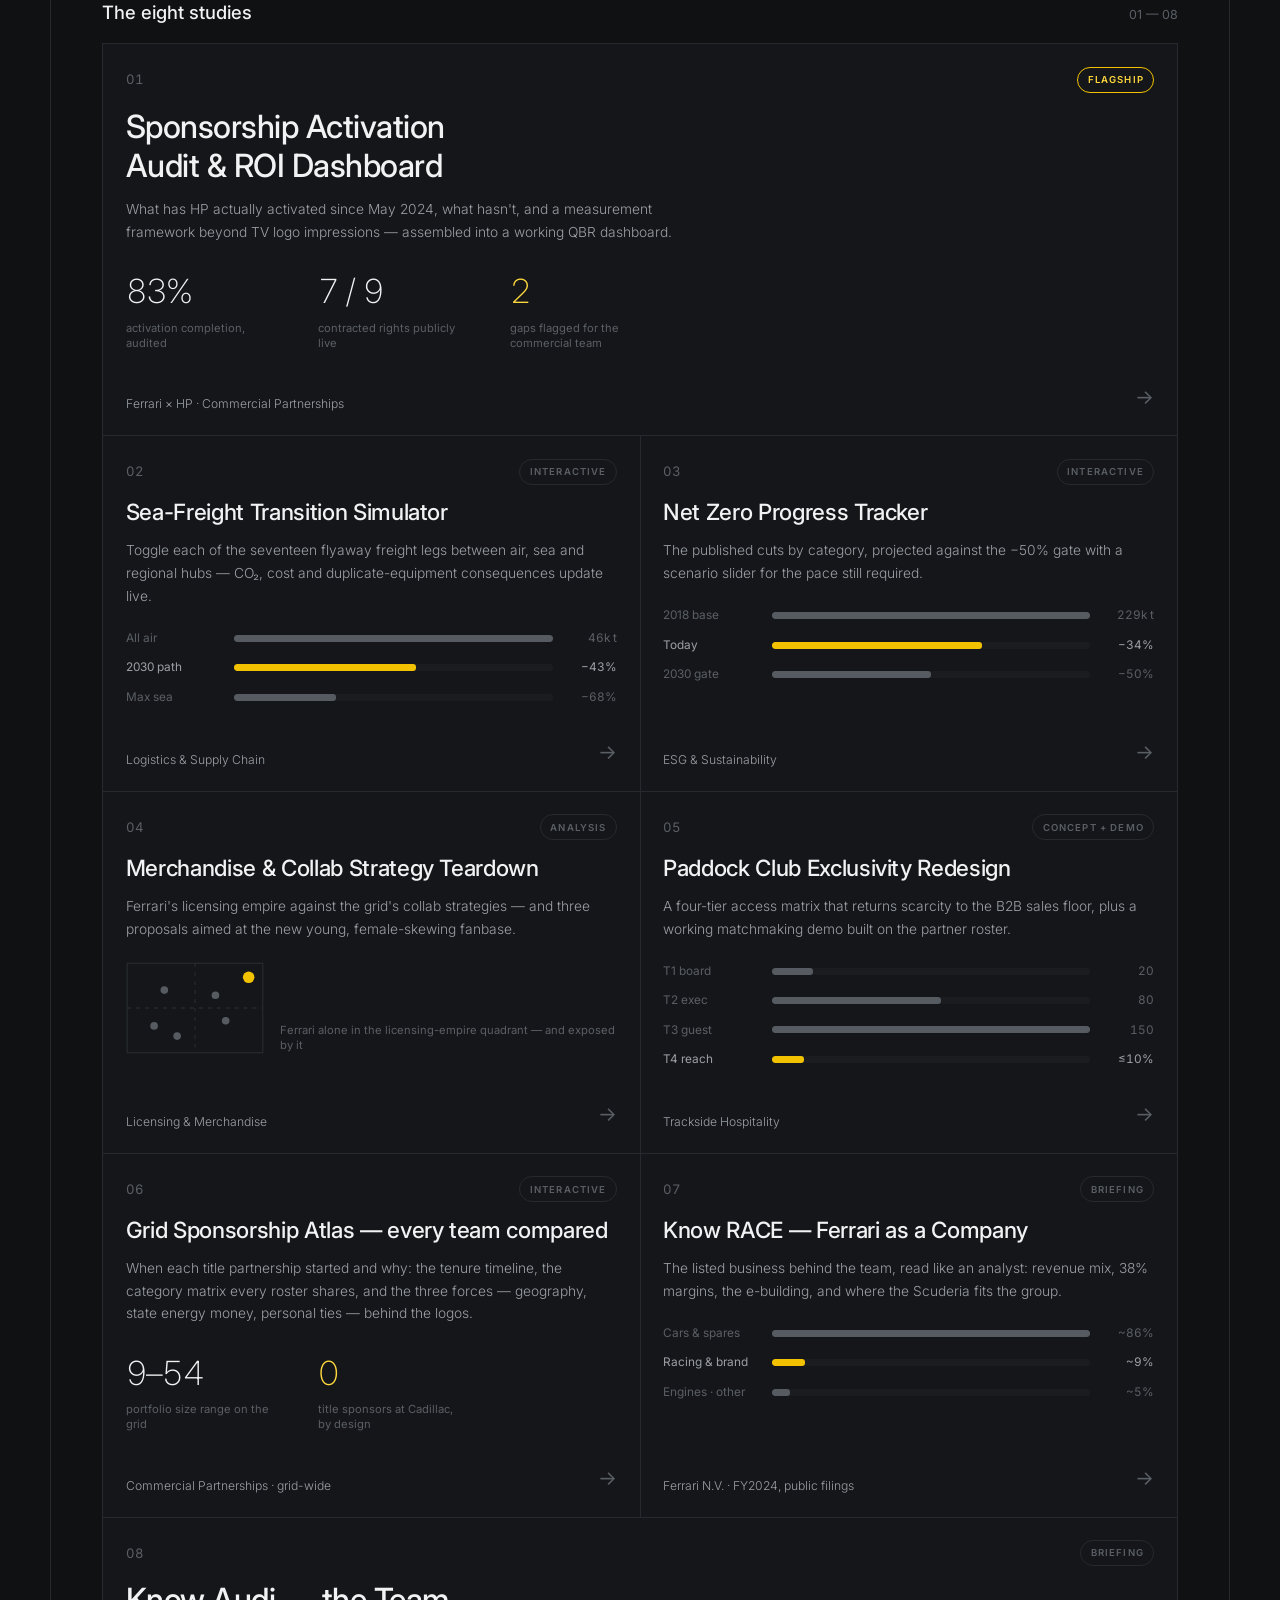
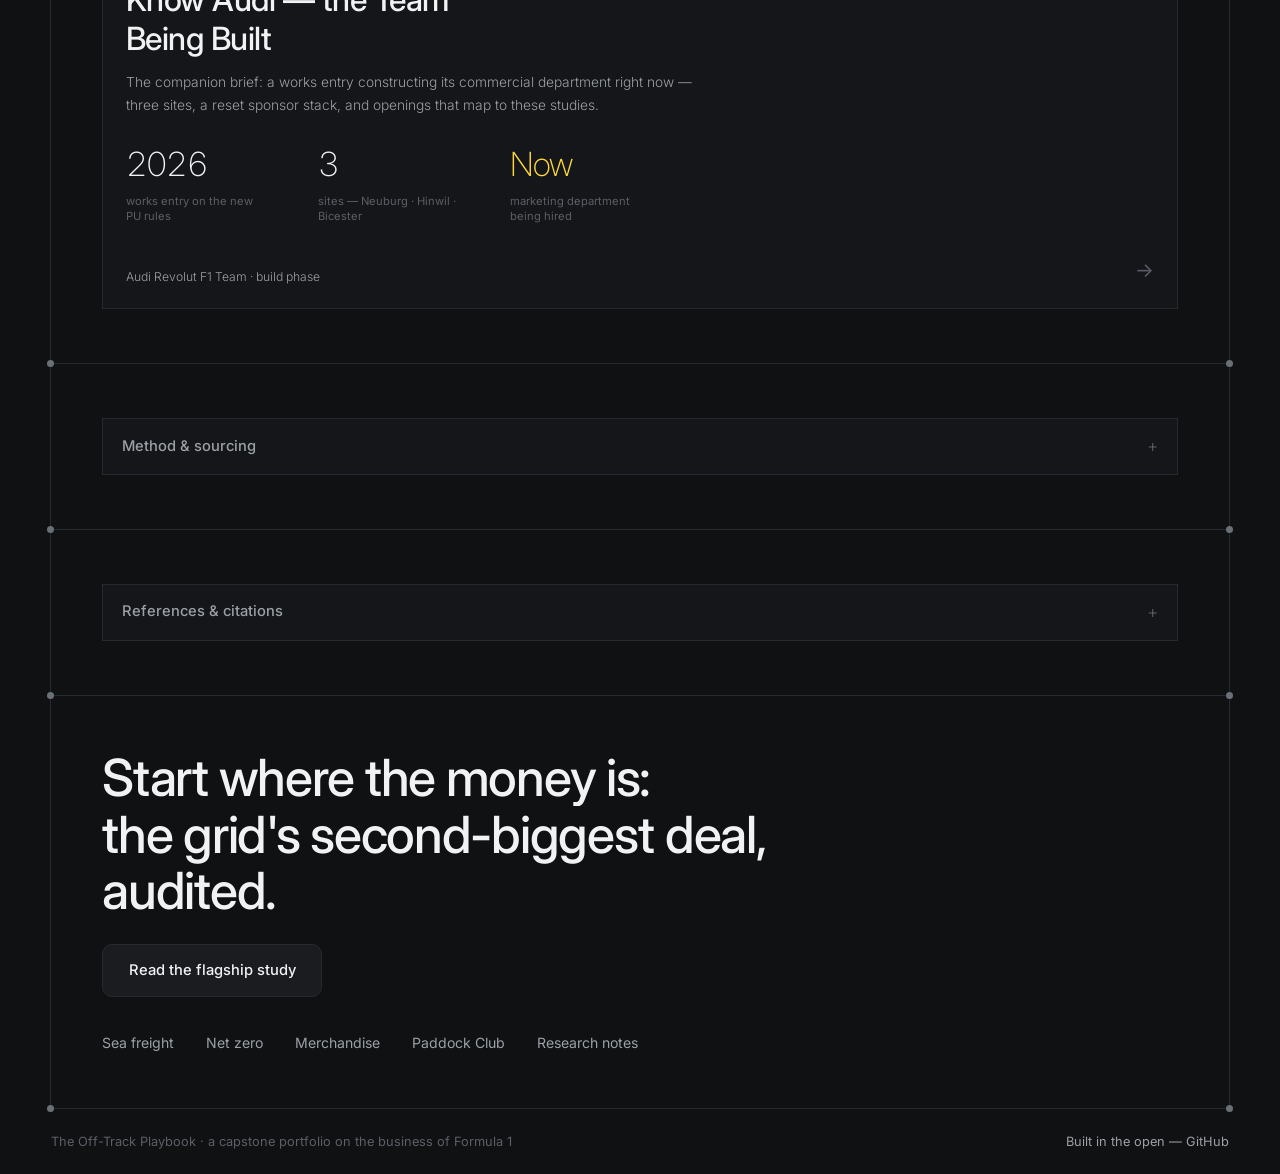
==== commit 3680803d: "Study 08: Know Audi — the team being built from scratch Companion brief to Know RACE, targeting the " ====
--- a/index.html
+++ b/index.html
@@ -3,8 +3,8 @@
 <head>
 <meta charset="utf-8">
 <meta name="viewport" content="width=device-width, initial-scale=1">
-<title>The Off-Track Playbook — Five Studies in F1 Business Operations</title>
-<meta name="description" content="A capstone portfolio on how a Formula 1 team makes money off-track: sponsorship ROI, logistics, licensing, hospitality, and sustainability.">
+<title>The Off-Track Playbook — Eight Studies in F1 Business Operations</title>
+<meta name="description" content="A capstone portfolio on how a Formula 1 team makes money off-track: sponsorship ROI, logistics, licensing, hospitality, sustainability, the grid-wide sponsor atlas, and company briefings on Ferrari and Audi.">
 <link rel="preconnect" href="https://fonts.googleapis.com">
 <link rel="preconnect" href="https://fonts.gstatic.com" crossorigin>
 <link href="https://fonts.googleapis.com/css2?family=Inter:wght@200;300;400;500;600&display=swap" rel="stylesheet">
@@ -15,9 +15,9 @@
 <header class="site">
   <div class="wrap">
     <div class="brand">The Off-Track Playbook
-      <small>Seven studies in Formula 1 business operations</small>
-    </div>
-    <nav class="topnav" aria-label="Site"><a href="index.html" class="on" aria-current="page">Index</a><a href="projects/sponsorship-roi.html" title="Sponsorship ROI Dashboard">01</a><a href="projects/sea-freight.html" title="Sea-Freight Simulator">02</a><a href="projects/net-zero.html" title="Net Zero Tracker">03</a><a href="projects/merch-collabs.html" title="Merch & Collabs">04</a><a href="projects/paddock-club.html" title="Paddock Club">05</a><a href="projects/sponsorship-atlas.html" title="Grid Sponsorship Atlas">06</a><a href="projects/know-race.html" title="Know RACE">07</a></nav>
+      <small>Eight studies in Formula 1 business operations</small>
+    </div>
+    <nav class="topnav" aria-label="Site"><a href="index.html" class="on" aria-current="page">Index</a><a href="projects/sponsorship-roi.html" title="Sponsorship ROI Dashboard">01</a><a href="projects/sea-freight.html" title="Sea-Freight Simulator">02</a><a href="projects/net-zero.html" title="Net Zero Tracker">03</a><a href="projects/merch-collabs.html" title="Merch & Collabs">04</a><a href="projects/paddock-club.html" title="Paddock Club">05</a><a href="projects/sponsorship-atlas.html" title="Grid Sponsorship Atlas">06</a><a href="projects/know-race.html" title="Know RACE">07</a><a href="projects/know-audi.html" title="Know Audi">08</a></nav>
   </div>
 </header>
 
@@ -31,7 +31,7 @@
     </h1>
     <p class="lede reveal">
       A Formula 1 team is a nine-figure business wrapped around a racing operation.
-      Seven of its functions, taken apart and rebuilt as working analyses.
+      Eight studies: six functions taken apart, two target companies read like an analyst.
     </p>
   </section>
 
@@ -50,7 +50,7 @@
     <h2 class="wipe reveal">
       <span class="ln"><i>The racing is the product.</i></span>
       <span class="ln"><i><span class="dim">The business happens off the track —</span></i></span>
-      <span class="ln"><i>these seven studies take it apart.</i></span>
+      <span class="ln"><i>these eight studies take it apart.</i></span>
     </h2>
   </section>
 
@@ -104,10 +104,10 @@
     </div>
   </section>
 
-  <section class="sect" aria-label="The seven studies">
+  <section class="sect" aria-label="The eight studies">
     <div class="index-head reveal">
-      <h2>The seven studies</h2>
-      <span>01 — 07</span>
+      <h2>The eight studies</h2>
+      <span>01 — 08</span>
     </div>
 
     <div class="tiles reveal">
@@ -204,6 +204,19 @@
         <span class="tile-foot"><span class="fn">Ferrari N.V. · FY2024, public filings</span><span class="arrow">→</span></span>
       </a>
 
+      <a class="tile hot" href="projects/know-audi.html">
+        <span class="tile-top"><span class="no">08</span><span class="pill soft">Briefing</span></span>
+        <h3>Know Audi — the Team Being Built</h3>
+        <span class="tile-desc">The companion brief: a works entry constructing its commercial department right now — three sites, a reset sponsor stack, and openings that map to these studies.</span>
+        <span class="tile-mid tile-kpis">
+          <span><span class="n2">2026</span><span class="l2" style="display:block">works entry on the new PU rules</span></span>
+          <span><span class="n2">3</span><span class="l2" style="display:block">sites — Neuburg · Hinwil · Bicester</span></span>
+          <span><span class="n2"><em>Now</em></span><span class="l2" style="display:block">marketing department being hired</span></span>
+        </span>
+        <span class="tile-foot"><span class="fn">Audi Revolut F1 Team · build phase</span><span class="arrow">→</span></span>
+      </a>
+
+
 
     </div>
   </section>
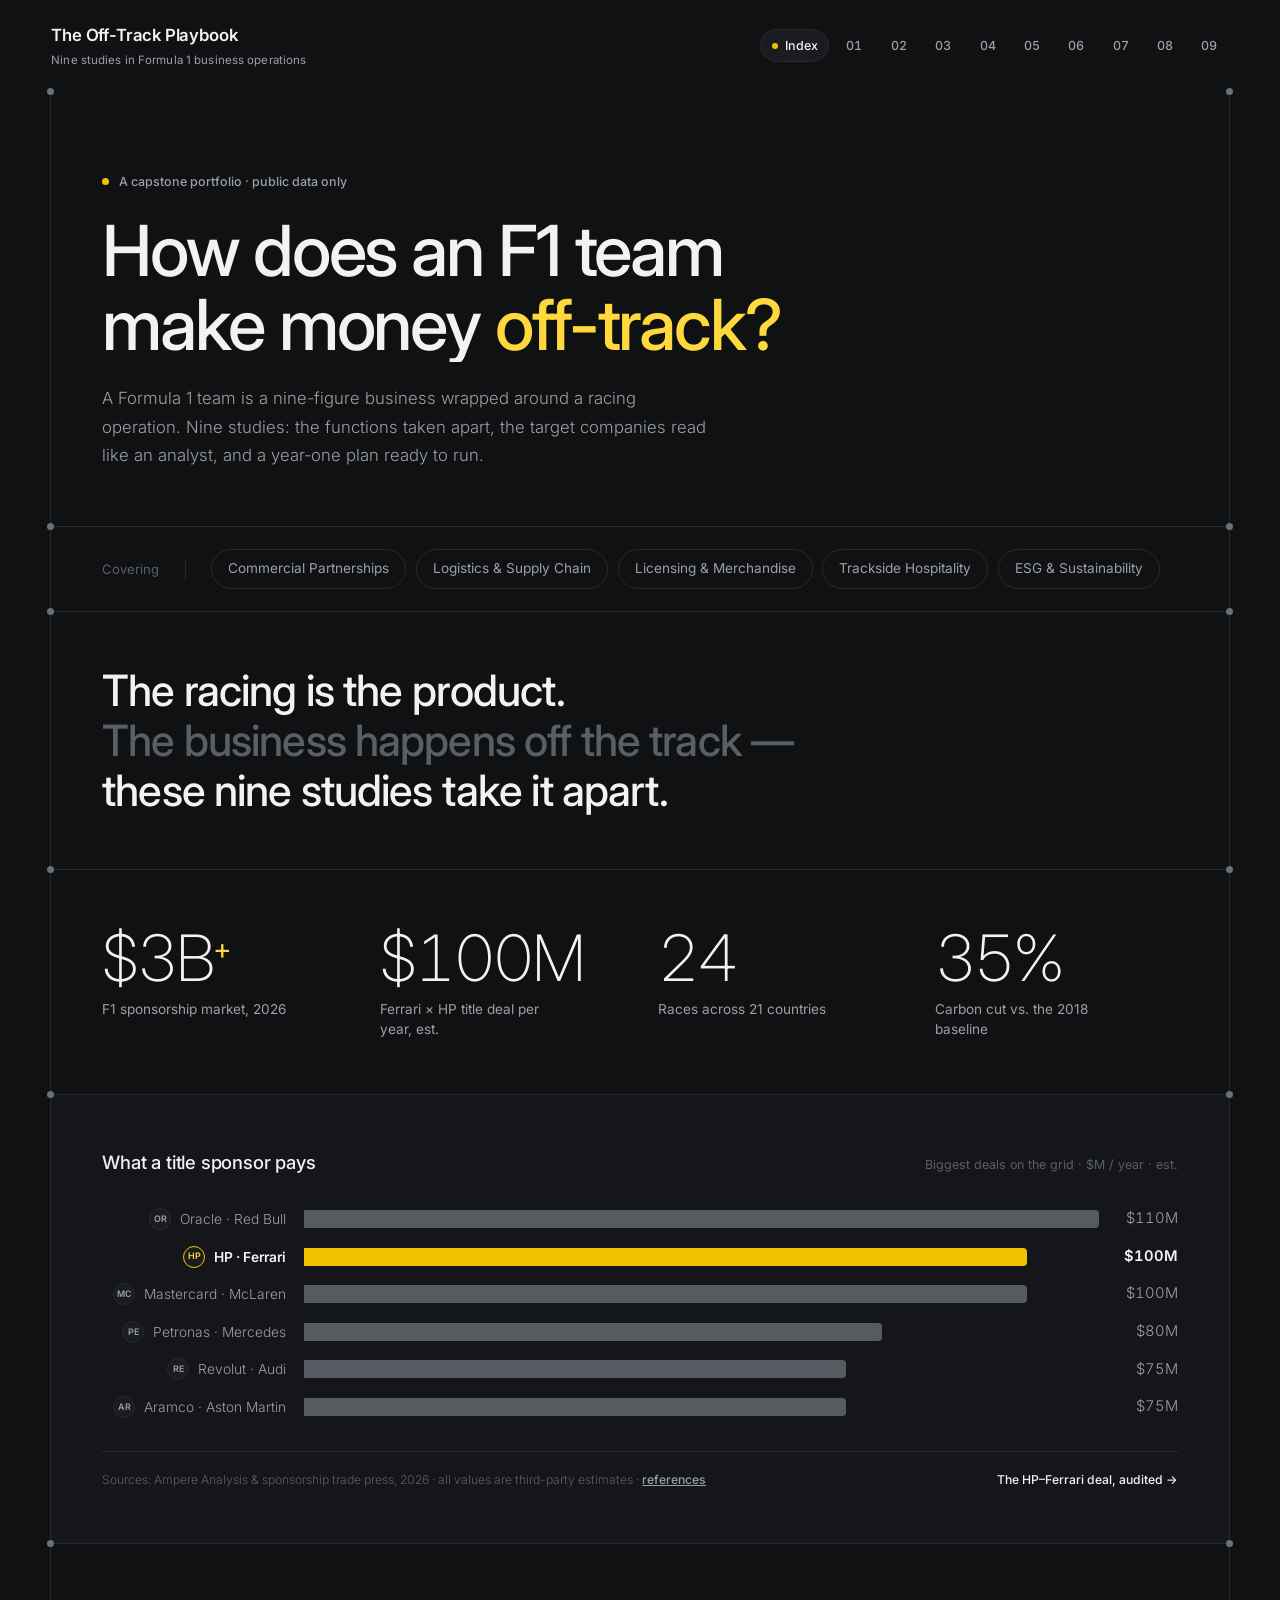
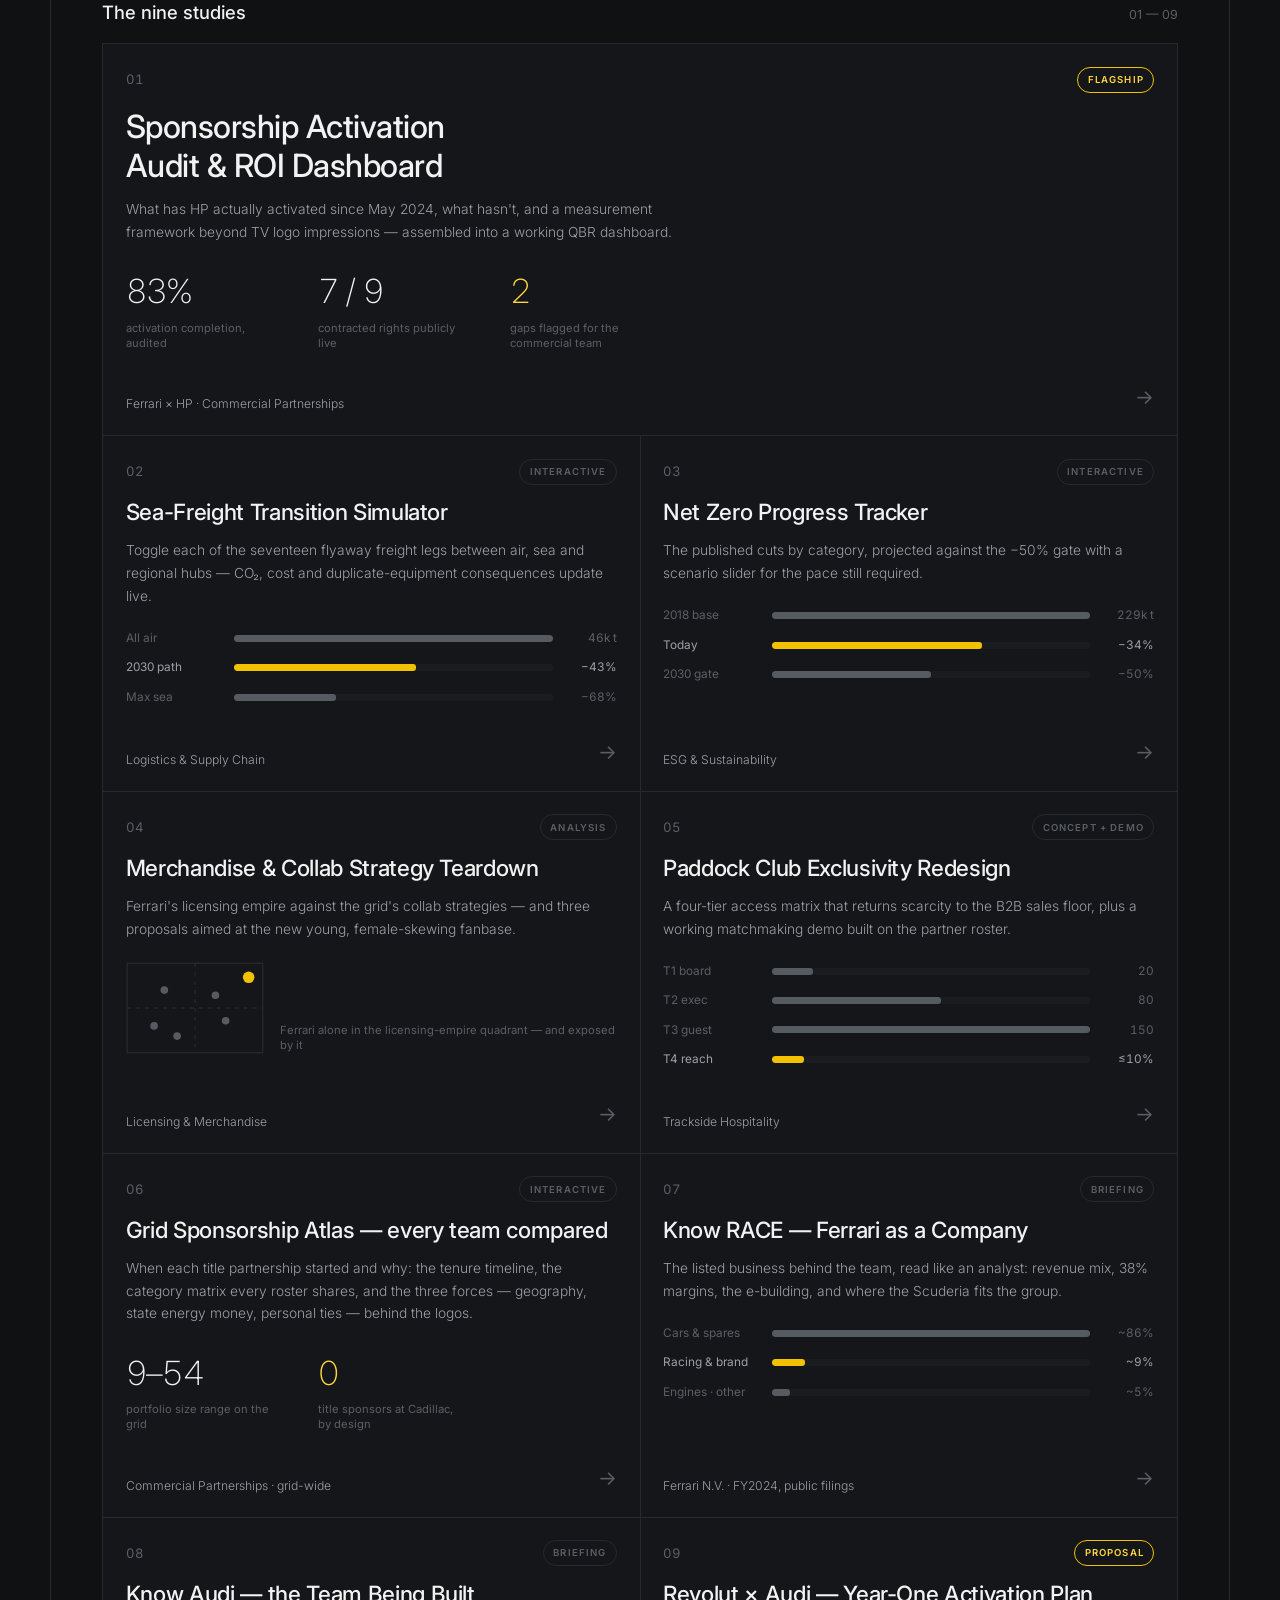
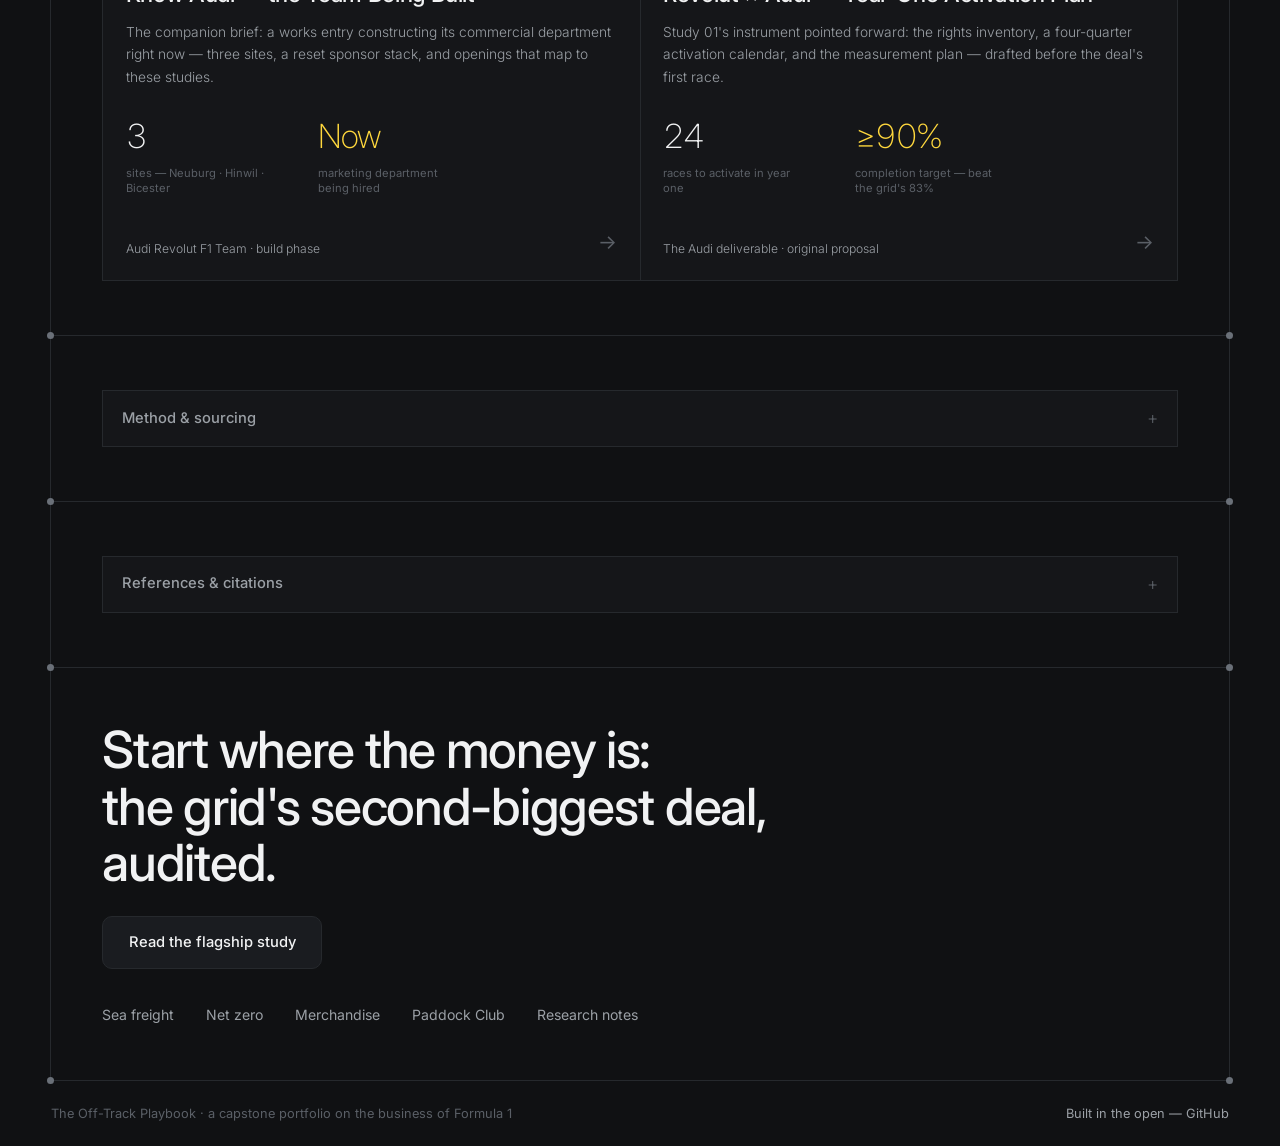
==== commit 15f58e76: "Study 09: Revolut x Audi year-one activation plan — the Audi deliverable Rebalances the portfolio to" ====
--- a/index.html
+++ b/index.html
@@ -3,7 +3,7 @@
 <head>
 <meta charset="utf-8">
 <meta name="viewport" content="width=device-width, initial-scale=1">
-<title>The Off-Track Playbook — Eight Studies in F1 Business Operations</title>
+<title>The Off-Track Playbook — Nine Studies in F1 Business Operations</title>
 <meta name="description" content="A capstone portfolio on how a Formula 1 team makes money off-track: sponsorship ROI, logistics, licensing, hospitality, sustainability, the grid-wide sponsor atlas, and company briefings on Ferrari and Audi.">
 <link rel="preconnect" href="https://fonts.googleapis.com">
 <link rel="preconnect" href="https://fonts.gstatic.com" crossorigin>
@@ -15,9 +15,9 @@
 <header class="site">
   <div class="wrap">
     <div class="brand">The Off-Track Playbook
-      <small>Eight studies in Formula 1 business operations</small>
-    </div>
-    <nav class="topnav" aria-label="Site"><a href="index.html" class="on" aria-current="page">Index</a><a href="projects/sponsorship-roi.html" title="Sponsorship ROI Dashboard">01</a><a href="projects/sea-freight.html" title="Sea-Freight Simulator">02</a><a href="projects/net-zero.html" title="Net Zero Tracker">03</a><a href="projects/merch-collabs.html" title="Merch & Collabs">04</a><a href="projects/paddock-club.html" title="Paddock Club">05</a><a href="projects/sponsorship-atlas.html" title="Grid Sponsorship Atlas">06</a><a href="projects/know-race.html" title="Know RACE">07</a><a href="projects/know-audi.html" title="Know Audi">08</a></nav>
+      <small>Nine studies in Formula 1 business operations</small>
+    </div>
+    <nav class="topnav" aria-label="Site"><a href="index.html" class="on" aria-current="page">Index</a><a href="projects/sponsorship-roi.html" title="Sponsorship ROI Dashboard">01</a><a href="projects/sea-freight.html" title="Sea-Freight Simulator">02</a><a href="projects/net-zero.html" title="Net Zero Tracker">03</a><a href="projects/merch-collabs.html" title="Merch & Collabs">04</a><a href="projects/paddock-club.html" title="Paddock Club">05</a><a href="projects/sponsorship-atlas.html" title="Grid Sponsorship Atlas">06</a><a href="projects/know-race.html" title="Know RACE">07</a><a href="projects/know-audi.html" title="Know Audi">08</a><a href="projects/audi-activation-plan.html" title="Revolut × Audi Activation Plan">09</a></nav>
   </div>
 </header>
 
@@ -31,7 +31,7 @@
     </h1>
     <p class="lede reveal">
       A Formula 1 team is a nine-figure business wrapped around a racing operation.
-      Eight studies: six functions taken apart, two target companies read like an analyst.
+      Nine studies: the functions taken apart, the target companies read like an analyst, and a year-one plan ready to run.
     </p>
   </section>
 
@@ -50,7 +50,7 @@
     <h2 class="wipe reveal">
       <span class="ln"><i>The racing is the product.</i></span>
       <span class="ln"><i><span class="dim">The business happens off the track —</span></i></span>
-      <span class="ln"><i>these eight studies take it apart.</i></span>
+      <span class="ln"><i>these nine studies take it apart.</i></span>
     </h2>
   </section>
 
@@ -104,10 +104,10 @@
     </div>
   </section>
 
-  <section class="sect" aria-label="The eight studies">
+  <section class="sect" aria-label="The nine studies">
     <div class="index-head reveal">
-      <h2>The eight studies</h2>
-      <span>01 — 08</span>
+      <h2>The nine studies</h2>
+      <span>01 — 09</span>
     </div>
 
     <div class="tiles reveal">
@@ -204,17 +204,28 @@
         <span class="tile-foot"><span class="fn">Ferrari N.V. · FY2024, public filings</span><span class="arrow">→</span></span>
       </a>
 
-      <a class="tile hot" href="projects/know-audi.html">
+      <a class="tile" href="projects/know-audi.html">
         <span class="tile-top"><span class="no">08</span><span class="pill soft">Briefing</span></span>
         <h3>Know Audi — the Team Being Built</h3>
         <span class="tile-desc">The companion brief: a works entry constructing its commercial department right now — three sites, a reset sponsor stack, and openings that map to these studies.</span>
         <span class="tile-mid tile-kpis">
-          <span><span class="n2">2026</span><span class="l2" style="display:block">works entry on the new PU rules</span></span>
           <span><span class="n2">3</span><span class="l2" style="display:block">sites — Neuburg · Hinwil · Bicester</span></span>
           <span><span class="n2"><em>Now</em></span><span class="l2" style="display:block">marketing department being hired</span></span>
         </span>
         <span class="tile-foot"><span class="fn">Audi Revolut F1 Team · build phase</span><span class="arrow">→</span></span>
       </a>
+
+      <a class="tile" href="projects/audi-activation-plan.html">
+        <span class="tile-top"><span class="no">09</span><span class="pill">Proposal</span></span>
+        <h3>Revolut × Audi — Year-One Activation Plan</h3>
+        <span class="tile-desc">Study 01's instrument pointed forward: the rights inventory, a four-quarter activation calendar, and the measurement plan — drafted before the deal's first race.</span>
+        <span class="tile-mid tile-kpis">
+          <span><span class="n2">24</span><span class="l2" style="display:block">races to activate in year one</span></span>
+          <span><span class="n2"><em>≥90%</em></span><span class="l2" style="display:block">completion target — beat the grid's 83%</span></span>
+        </span>
+        <span class="tile-foot"><span class="fn">The Audi deliverable · original proposal</span><span class="arrow">→</span></span>
+      </a>
+
 
 
 
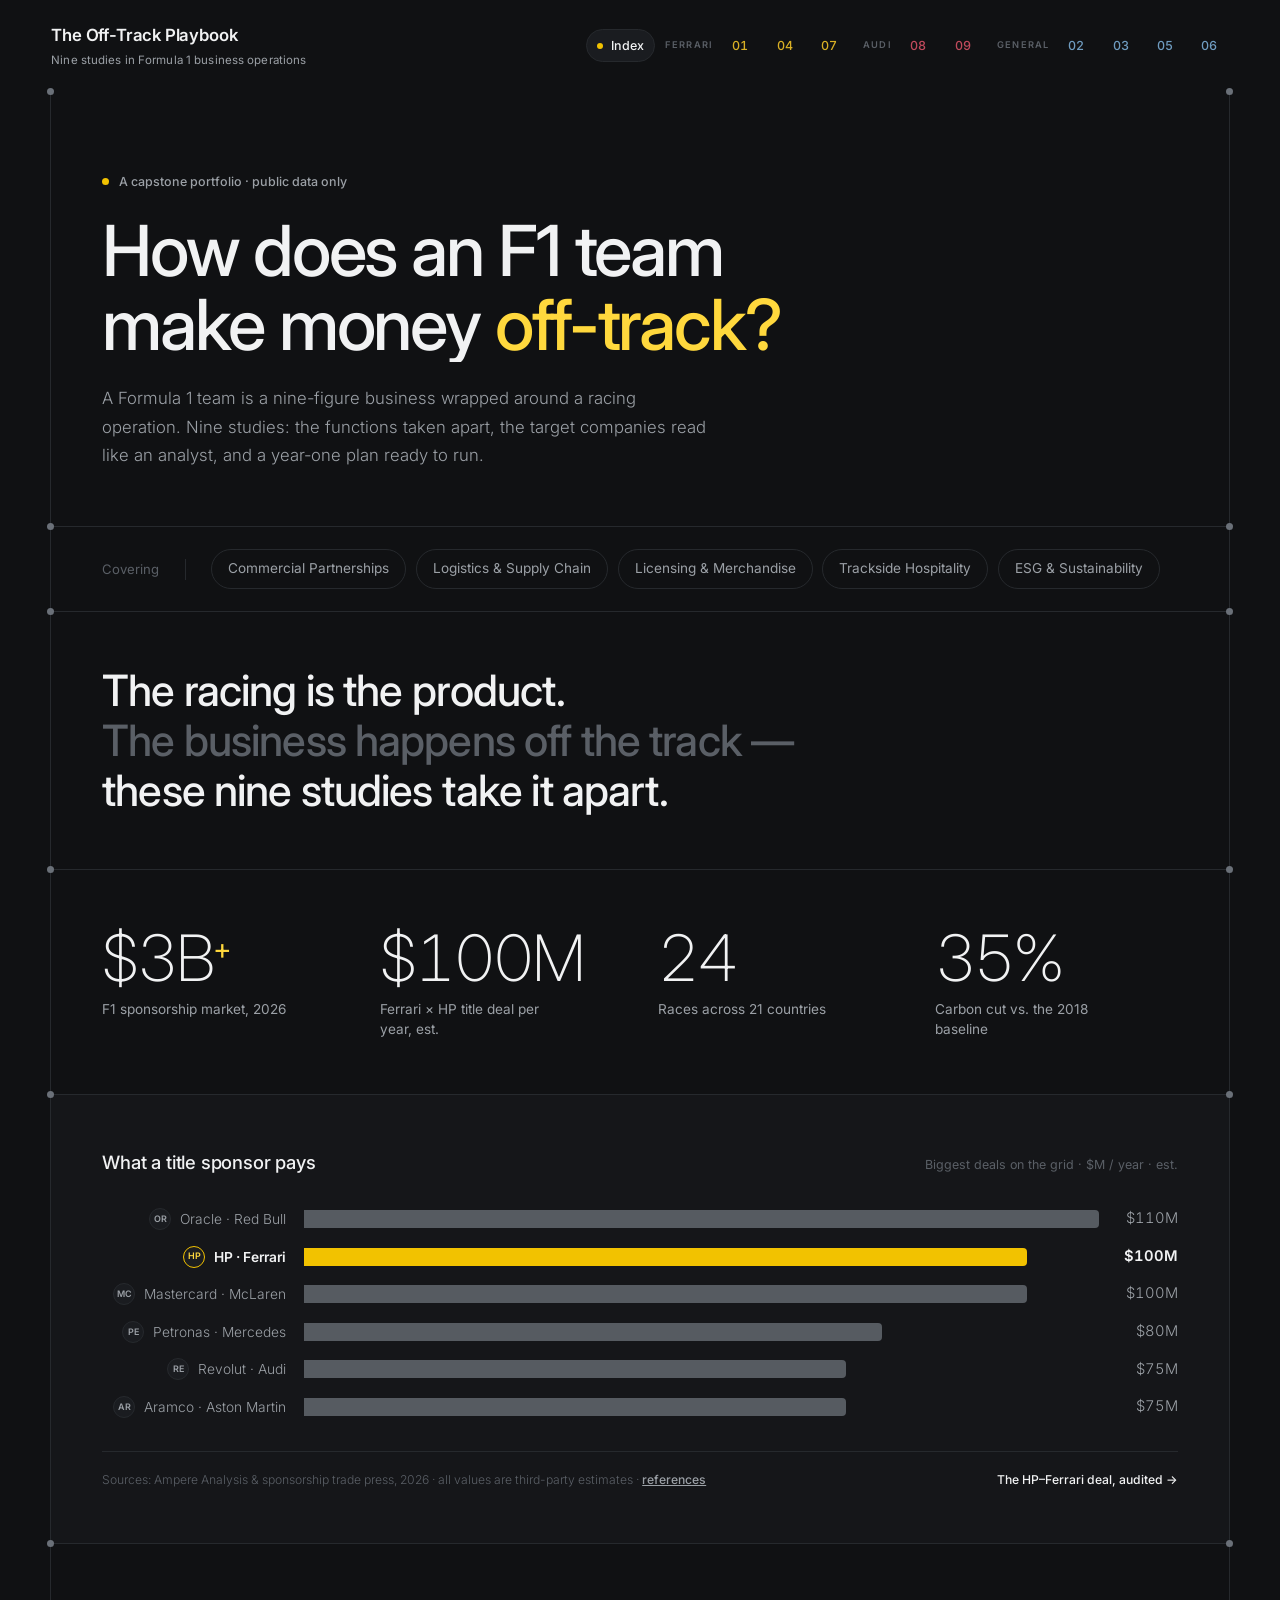
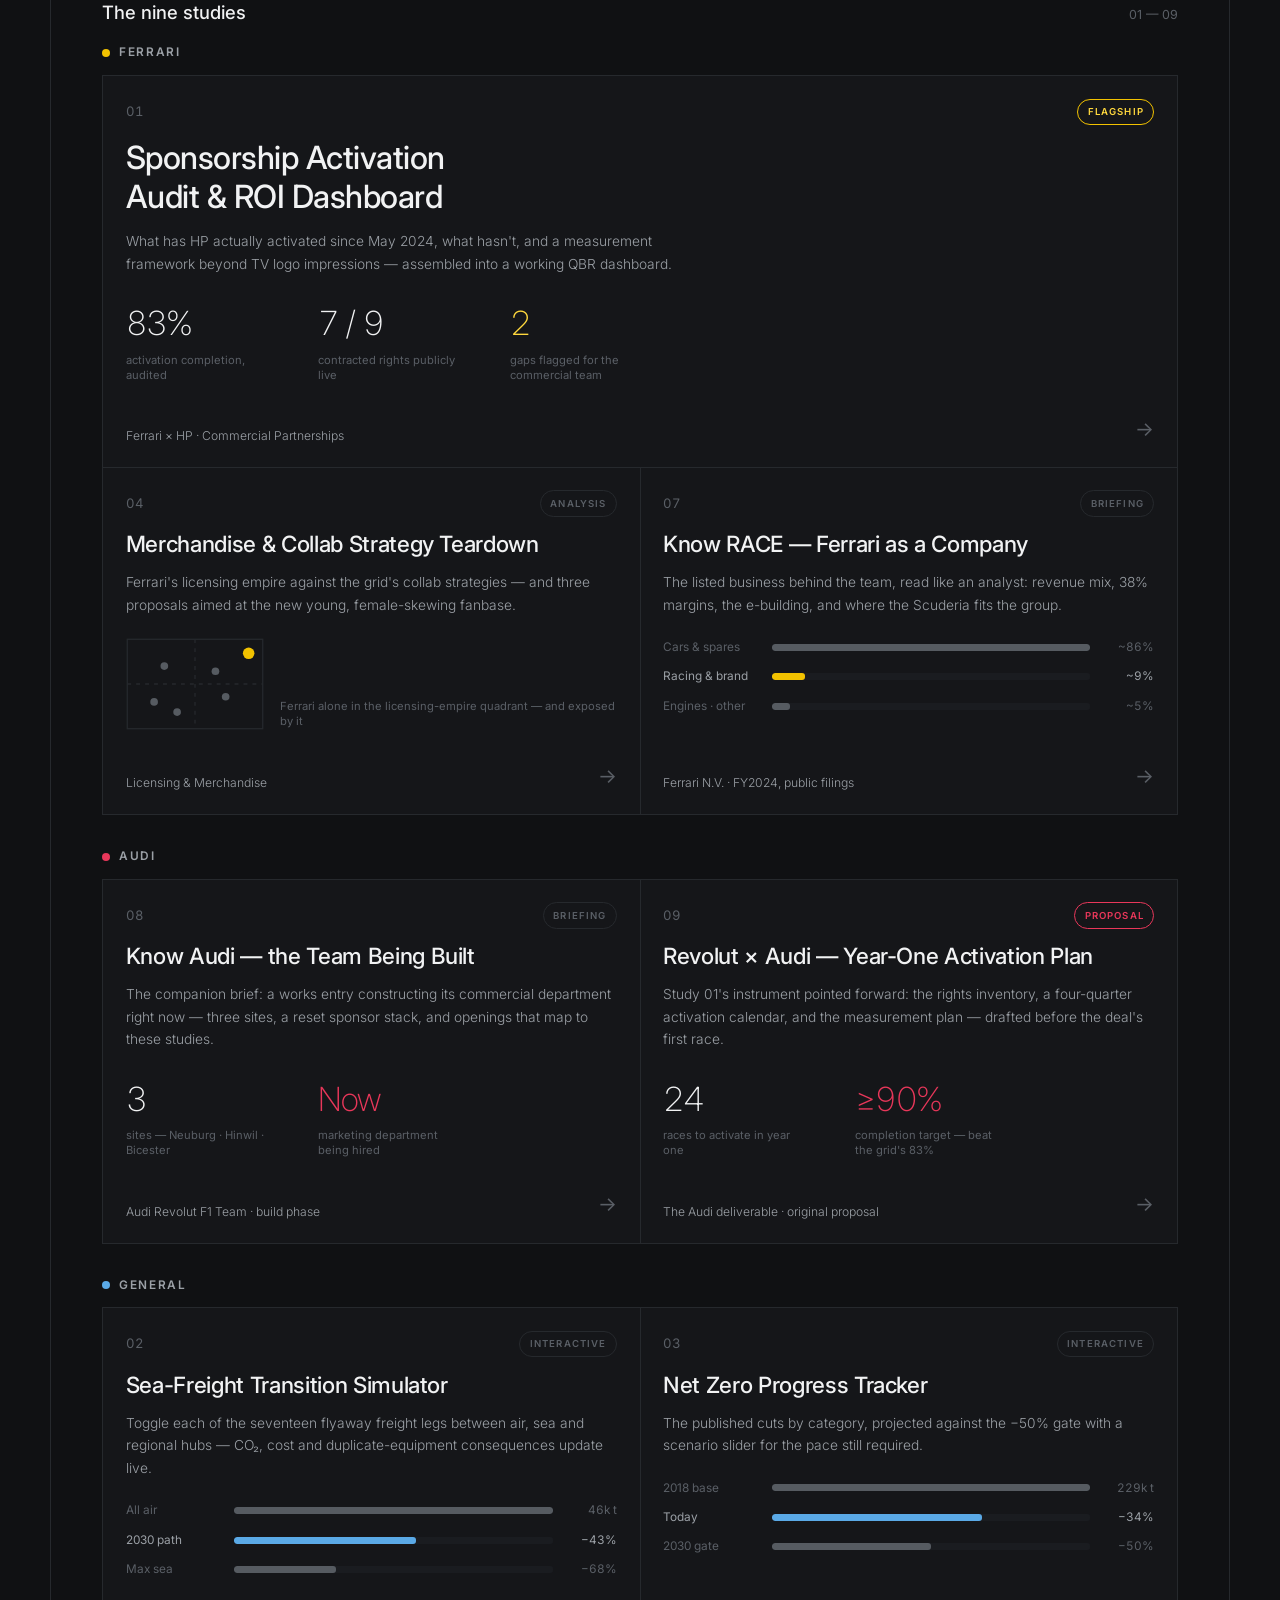
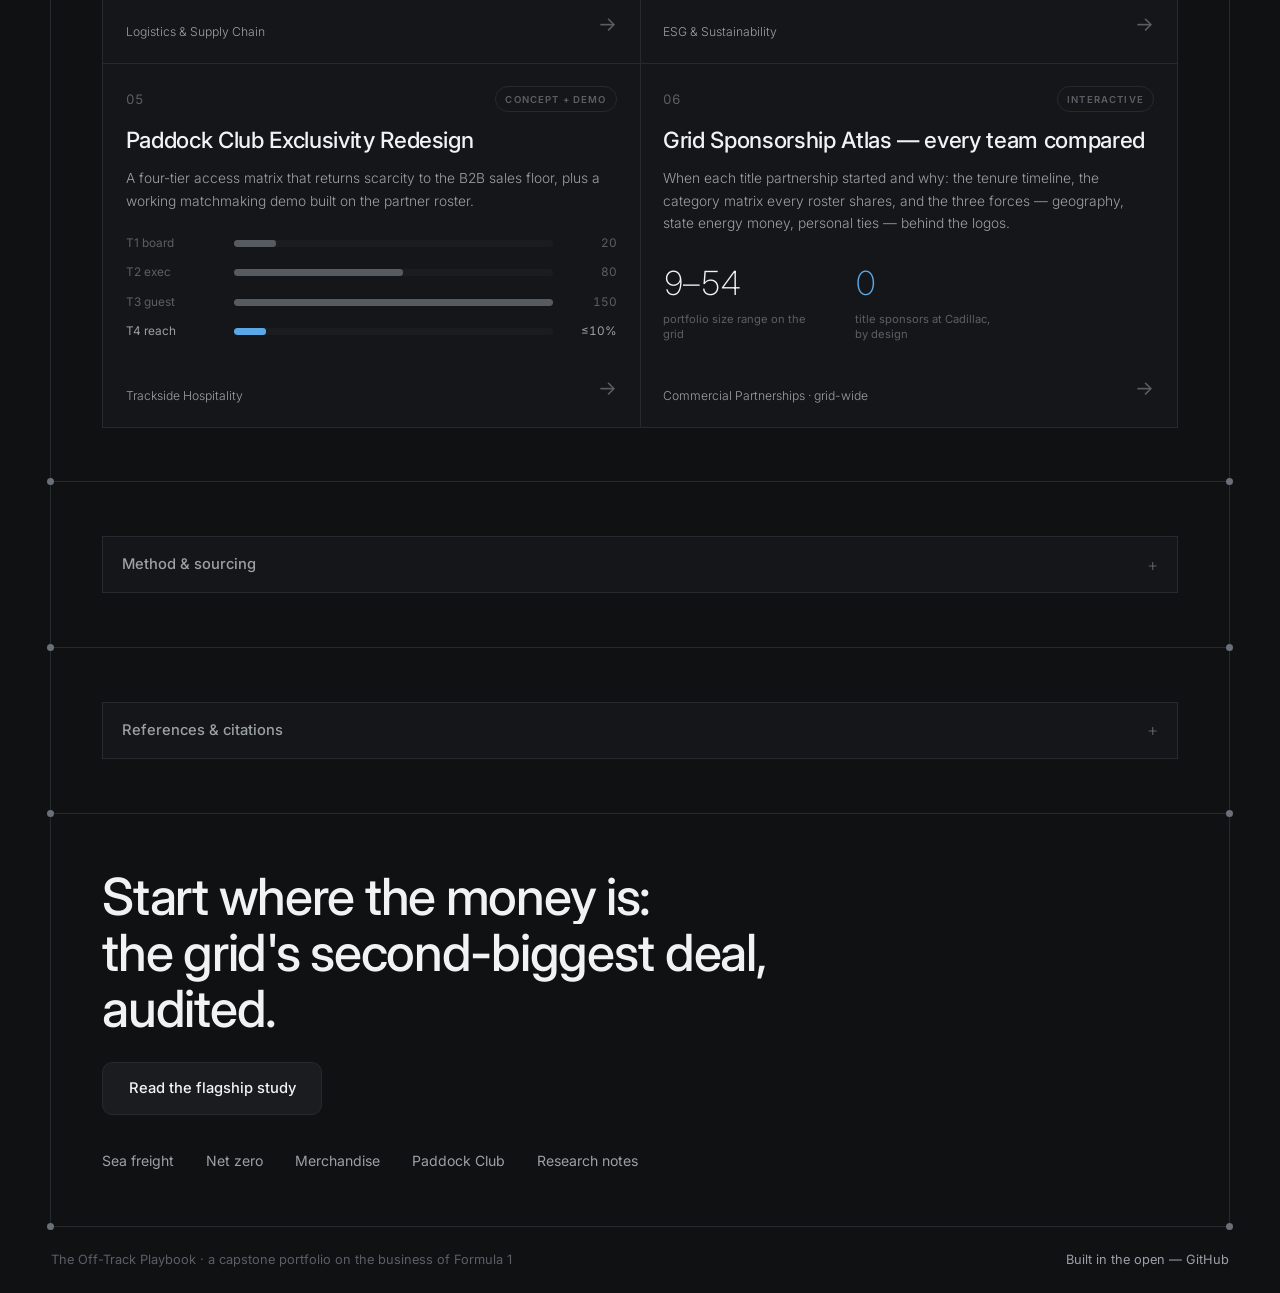
==== commit f4700344: "Grouped color-coded navigation: Ferrari / Audi / General Nav, homepage tiles, and the prev/next read" ====
--- a/index.html
+++ b/index.html
@@ -17,7 +17,7 @@
     <div class="brand">The Off-Track Playbook
       <small>Nine studies in Formula 1 business operations</small>
     </div>
-    <nav class="topnav" aria-label="Site"><a href="index.html" class="on" aria-current="page">Index</a><a href="projects/sponsorship-roi.html" title="Sponsorship ROI Dashboard">01</a><a href="projects/sea-freight.html" title="Sea-Freight Simulator">02</a><a href="projects/net-zero.html" title="Net Zero Tracker">03</a><a href="projects/merch-collabs.html" title="Merch & Collabs">04</a><a href="projects/paddock-club.html" title="Paddock Club">05</a><a href="projects/sponsorship-atlas.html" title="Grid Sponsorship Atlas">06</a><a href="projects/know-race.html" title="Know RACE">07</a><a href="projects/know-audi.html" title="Know Audi">08</a><a href="projects/audi-activation-plan.html" title="Revolut × Audi Activation Plan">09</a></nav>
+    <nav class="topnav" aria-label="Site"><a href="index.html" class="on" aria-current="page">Index</a><span class="tng">Ferrari</span><a href="projects/sponsorship-roi.html" class="g-frr" title="Sponsorship ROI Dashboard">01</a><a href="projects/merch-collabs.html" class="g-frr" title="Merch & Collabs">04</a><a href="projects/know-race.html" class="g-frr" title="Know RACE">07</a><span class="tng">Audi</span><a href="projects/know-audi.html" class="g-audi" title="Know Audi">08</a><a href="projects/audi-activation-plan.html" class="g-audi" title="Revolut × Audi Activation Plan">09</a><span class="tng">General</span><a href="projects/sea-freight.html" class="g-gen" title="Sea-Freight Simulator">02</a><a href="projects/net-zero.html" class="g-gen" title="Net Zero Tracker">03</a><a href="projects/paddock-club.html" class="g-gen" title="Paddock Club">05</a><a href="projects/sponsorship-atlas.html" class="g-gen" title="Grid Sponsorship Atlas">06</a></nav>
   </div>
 </header>
 
@@ -110,7 +110,9 @@
       <span>01 — 09</span>
     </div>
 
-    <div class="tiles reveal">
+    <div class="reveal">
+      <h3 class="tg-head g-frr"><span class="tg-dot"></span>Ferrari</h3>
+      <div class="tiles g-frr">
       <a class="tile hot" href="projects/sponsorship-roi.html">
         <span class="tile-top"><span class="no">01</span><span class="pill">Flagship</span></span>
         <h3>Sponsorship Activation Audit &amp; ROI Dashboard</h3>
@@ -121,30 +123,6 @@
           <span><span class="n2"><em>2</em></span><span class="l2" style="display:block">gaps flagged for the commercial team</span></span>
         </span>
         <span class="tile-foot"><span class="fn">Ferrari × HP · Commercial Partnerships</span><span class="arrow">→</span></span>
-      </a>
-
-      <a class="tile" href="projects/sea-freight.html">
-        <span class="tile-top"><span class="no">02</span><span class="pill soft">Interactive</span></span>
-        <h3>Sea-Freight Transition Simulator</h3>
-        <span class="tile-desc">Toggle each of the seventeen flyaway freight legs between air, sea and regional hubs — CO₂, cost and duplicate-equipment consequences update live.</span>
-        <span class="tile-mid tmini">
-          <span class="tr"><span>All air</span><span class="tb"><i style="--w:100%"></i></span><span class="tv">46k t</span></span>
-          <span class="tr hot"><span>2030 path</span><span class="tb"><i style="--w:57%"></i></span><span class="tv">−43%</span></span>
-          <span class="tr"><span>Max sea</span><span class="tb"><i style="--w:32%"></i></span><span class="tv">−68%</span></span>
-        </span>
-        <span class="tile-foot"><span class="fn">Logistics &amp; Supply Chain</span><span class="arrow">→</span></span>
-      </a>
-
-      <a class="tile" href="projects/net-zero.html">
-        <span class="tile-top"><span class="no">03</span><span class="pill soft">Interactive</span></span>
-        <h3>Net Zero Progress Tracker</h3>
-        <span class="tile-desc">The published cuts by category, projected against the −50% gate with a scenario slider for the pace still required.</span>
-        <span class="tile-mid tmini">
-          <span class="tr"><span>2018 base</span><span class="tb"><i style="--w:100%"></i></span><span class="tv">229k t</span></span>
-          <span class="tr hot"><span>Today</span><span class="tb"><i style="--w:66%"></i></span><span class="tv">−34%</span></span>
-          <span class="tr"><span>2030 gate</span><span class="tb"><i style="--w:50%"></i></span><span class="tv">−50%</span></span>
-        </span>
-        <span class="tile-foot"><span class="fn">ESG &amp; Sustainability</span><span class="arrow">→</span></span>
       </a>
 
       <a class="tile" href="projects/merch-collabs.html">
@@ -168,6 +146,70 @@
         <span class="tile-foot"><span class="fn">Licensing &amp; Merchandise</span><span class="arrow">→</span></span>
       </a>
 
+      <a class="tile" href="projects/know-race.html">
+        <span class="tile-top"><span class="no">07</span><span class="pill soft">Briefing</span></span>
+        <h3>Know RACE — Ferrari as a Company</h3>
+        <span class="tile-desc">The listed business behind the team, read like an analyst: revenue mix, 38% margins, the e-building, and where the Scuderia fits the group.</span>
+        <span class="tile-mid tmini">
+          <span class="tr"><span>Cars &amp; spares</span><span class="tb"><i style="--w:100%"></i></span><span class="tv">~86%</span></span>
+          <span class="tr hot"><span>Racing &amp; brand</span><span class="tb"><i style="--w:10.5%"></i></span><span class="tv">~9%</span></span>
+          <span class="tr"><span>Engines · other</span><span class="tb"><i style="--w:5.8%"></i></span><span class="tv">~5%</span></span>
+        </span>
+        <span class="tile-foot"><span class="fn">Ferrari N.V. · FY2024, public filings</span><span class="arrow">→</span></span>
+      </a>
+      </div>
+
+      <h3 class="tg-head g-audi"><span class="tg-dot"></span>Audi</h3>
+      <div class="tiles g-audi">
+      <a class="tile" href="projects/know-audi.html">
+        <span class="tile-top"><span class="no">08</span><span class="pill soft">Briefing</span></span>
+        <h3>Know Audi — the Team Being Built</h3>
+        <span class="tile-desc">The companion brief: a works entry constructing its commercial department right now — three sites, a reset sponsor stack, and openings that map to these studies.</span>
+        <span class="tile-mid tile-kpis">
+          <span><span class="n2">3</span><span class="l2" style="display:block">sites — Neuburg · Hinwil · Bicester</span></span>
+          <span><span class="n2"><em>Now</em></span><span class="l2" style="display:block">marketing department being hired</span></span>
+        </span>
+        <span class="tile-foot"><span class="fn">Audi Revolut F1 Team · build phase</span><span class="arrow">→</span></span>
+      </a>
+
+      <a class="tile" href="projects/audi-activation-plan.html">
+        <span class="tile-top"><span class="no">09</span><span class="pill">Proposal</span></span>
+        <h3>Revolut × Audi — Year-One Activation Plan</h3>
+        <span class="tile-desc">Study 01's instrument pointed forward: the rights inventory, a four-quarter activation calendar, and the measurement plan — drafted before the deal's first race.</span>
+        <span class="tile-mid tile-kpis">
+          <span><span class="n2">24</span><span class="l2" style="display:block">races to activate in year one</span></span>
+          <span><span class="n2"><em>≥90%</em></span><span class="l2" style="display:block">completion target — beat the grid's 83%</span></span>
+        </span>
+        <span class="tile-foot"><span class="fn">The Audi deliverable · original proposal</span><span class="arrow">→</span></span>
+      </a>
+      </div>
+
+      <h3 class="tg-head g-gen"><span class="tg-dot"></span>General</h3>
+      <div class="tiles g-gen">
+      <a class="tile" href="projects/sea-freight.html">
+        <span class="tile-top"><span class="no">02</span><span class="pill soft">Interactive</span></span>
+        <h3>Sea-Freight Transition Simulator</h3>
+        <span class="tile-desc">Toggle each of the seventeen flyaway freight legs between air, sea and regional hubs — CO₂, cost and duplicate-equipment consequences update live.</span>
+        <span class="tile-mid tmini">
+          <span class="tr"><span>All air</span><span class="tb"><i style="--w:100%"></i></span><span class="tv">46k t</span></span>
+          <span class="tr hot"><span>2030 path</span><span class="tb"><i style="--w:57%"></i></span><span class="tv">−43%</span></span>
+          <span class="tr"><span>Max sea</span><span class="tb"><i style="--w:32%"></i></span><span class="tv">−68%</span></span>
+        </span>
+        <span class="tile-foot"><span class="fn">Logistics &amp; Supply Chain</span><span class="arrow">→</span></span>
+      </a>
+
+      <a class="tile" href="projects/net-zero.html">
+        <span class="tile-top"><span class="no">03</span><span class="pill soft">Interactive</span></span>
+        <h3>Net Zero Progress Tracker</h3>
+        <span class="tile-desc">The published cuts by category, projected against the −50% gate with a scenario slider for the pace still required.</span>
+        <span class="tile-mid tmini">
+          <span class="tr"><span>2018 base</span><span class="tb"><i style="--w:100%"></i></span><span class="tv">229k t</span></span>
+          <span class="tr hot"><span>Today</span><span class="tb"><i style="--w:66%"></i></span><span class="tv">−34%</span></span>
+          <span class="tr"><span>2030 gate</span><span class="tb"><i style="--w:50%"></i></span><span class="tv">−50%</span></span>
+        </span>
+        <span class="tile-foot"><span class="fn">ESG &amp; Sustainability</span><span class="arrow">→</span></span>
+      </a>
+
       <a class="tile" href="projects/paddock-club.html">
         <span class="tile-top"><span class="no">05</span><span class="pill soft">Concept + demo</span></span>
         <h3>Paddock Club Exclusivity Redesign</h3>
@@ -191,44 +233,7 @@
         </span>
         <span class="tile-foot"><span class="fn">Commercial Partnerships · grid-wide</span><span class="arrow">→</span></span>
       </a>
-
-      <a class="tile" href="projects/know-race.html">
-        <span class="tile-top"><span class="no">07</span><span class="pill soft">Briefing</span></span>
-        <h3>Know RACE — Ferrari as a Company</h3>
-        <span class="tile-desc">The listed business behind the team, read like an analyst: revenue mix, 38% margins, the e-building, and where the Scuderia fits the group.</span>
-        <span class="tile-mid tmini">
-          <span class="tr"><span>Cars &amp; spares</span><span class="tb"><i style="--w:100%"></i></span><span class="tv">~86%</span></span>
-          <span class="tr hot"><span>Racing &amp; brand</span><span class="tb"><i style="--w:10.5%"></i></span><span class="tv">~9%</span></span>
-          <span class="tr"><span>Engines · other</span><span class="tb"><i style="--w:5.8%"></i></span><span class="tv">~5%</span></span>
-        </span>
-        <span class="tile-foot"><span class="fn">Ferrari N.V. · FY2024, public filings</span><span class="arrow">→</span></span>
-      </a>
-
-      <a class="tile" href="projects/know-audi.html">
-        <span class="tile-top"><span class="no">08</span><span class="pill soft">Briefing</span></span>
-        <h3>Know Audi — the Team Being Built</h3>
-        <span class="tile-desc">The companion brief: a works entry constructing its commercial department right now — three sites, a reset sponsor stack, and openings that map to these studies.</span>
-        <span class="tile-mid tile-kpis">
-          <span><span class="n2">3</span><span class="l2" style="display:block">sites — Neuburg · Hinwil · Bicester</span></span>
-          <span><span class="n2"><em>Now</em></span><span class="l2" style="display:block">marketing department being hired</span></span>
-        </span>
-        <span class="tile-foot"><span class="fn">Audi Revolut F1 Team · build phase</span><span class="arrow">→</span></span>
-      </a>
-
-      <a class="tile" href="projects/audi-activation-plan.html">
-        <span class="tile-top"><span class="no">09</span><span class="pill">Proposal</span></span>
-        <h3>Revolut × Audi — Year-One Activation Plan</h3>
-        <span class="tile-desc">Study 01's instrument pointed forward: the rights inventory, a four-quarter activation calendar, and the measurement plan — drafted before the deal's first race.</span>
-        <span class="tile-mid tile-kpis">
-          <span><span class="n2">24</span><span class="l2" style="display:block">races to activate in year one</span></span>
-          <span><span class="n2"><em>≥90%</em></span><span class="l2" style="display:block">completion target — beat the grid's 83%</span></span>
-        </span>
-        <span class="tile-foot"><span class="fn">The Audi deliverable · original proposal</span><span class="arrow">→</span></span>
-      </a>
-
-
-
-
+      </div>
     </div>
   </section>
 
--- a/assets/style.css
+++ b/assets/style.css
@@ -13,8 +13,13 @@
   --ink-faint: #5a5f66;
   --line: #26292d;
   --node: #6a7078;
-  --red: #f2c200;      /* brand accent — giallo Modena */
+  --red: #f2c200;      /* brand accent — giallo Modena (Ferrari group) */
   --red-soft: #ffd83d;
+  --frr-dim: #d9b025;
+  --audi: #e8375a;     /* Audi group — from Audi's brand red, lifted for dark */
+  --audi-dim: #c04a5c;
+  --gen: #5aa9e6;      /* General group — cool blue */
+  --gen-dim: #6f9cc0;
   --max: 1180px;
   --pad: clamp(1.2rem, 4vw, 3.5rem);
   --sans: "Inter", -apple-system, BlinkMacSystemFont, "Segoe UI", Helvetica, Arial, sans-serif;
@@ -57,6 +62,41 @@
 .topnav a:hover { color: var(--ink); border-color: var(--line); }
 .topnav a.on { color: var(--ink); background: var(--panel-2); border-color: var(--line); }
 .topnav a.on::before { content: ""; display: inline-block; width: 6px; height: 6px; border-radius: 50%; background: var(--red); margin-right: 0.45rem; vertical-align: 1px; }
+
+/* grouped nav: Ferrari giallo · Audi red · General blue */
+.topnav .tng { font-size: 0.58rem; font-weight: 600; letter-spacing: 0.14em; text-transform: uppercase; color: var(--ink-faint); margin: 0 0.1rem 0 0.55rem; }
+.topnav .tng:first-of-type { margin-left: 0.3rem; }
+.topnav a.g-frr { color: var(--frr-dim); }
+.topnav a.g-frr:hover { color: var(--red-soft); border-color: var(--red); }
+.topnav a.g-frr.on { color: var(--ink); border-color: var(--red); }
+.topnav a.g-frr.on::before { background: var(--red); }
+.topnav a.g-audi { color: var(--audi-dim); }
+.topnav a.g-audi:hover { color: var(--audi); border-color: var(--audi); }
+.topnav a.g-audi.on { color: var(--ink); border-color: var(--audi); }
+.topnav a.g-audi.on::before { background: var(--audi); }
+.topnav a.g-gen { color: var(--gen-dim); }
+.topnav a.g-gen:hover { color: var(--gen); border-color: var(--gen); }
+.topnav a.g-gen.on { color: var(--ink); border-color: var(--gen); }
+.topnav a.g-gen.on::before { background: var(--gen); }
+
+/* homepage tile groups */
+.tg-head { display: flex; align-items: center; gap: 0.55rem; font-size: 0.74rem; font-weight: 600; letter-spacing: 0.14em; text-transform: uppercase; color: var(--ink-soft); margin: 2rem 0 0.8rem; }
+.tg-head:first-of-type { margin-top: 0; }
+.tg-dot { width: 8px; height: 8px; border-radius: 50%; flex: none; }
+.tg-head.g-frr .tg-dot { background: var(--red); }
+.tg-head.g-audi .tg-dot { background: var(--audi); }
+.tg-head.g-gen .tg-dot { background: var(--gen); }
+
+.tiles.g-audi .pill { border-color: var(--audi); color: var(--audi); }
+.tiles.g-audi .pill.soft { border-color: var(--line); color: var(--ink-faint); }
+.tiles.g-audi .n2 em { color: var(--audi); }
+.tiles.g-audi .tr.hot .tb i { background: var(--audi); }
+.tiles.g-audi .tile:hover .no { color: var(--audi); }
+.tiles.g-gen .pill { border-color: var(--gen); color: var(--gen); }
+.tiles.g-gen .pill.soft { border-color: var(--line); color: var(--ink-faint); }
+.tiles.g-gen .n2 em { color: var(--gen); }
+.tiles.g-gen .tr.hot .tb i { background: var(--gen); }
+.tiles.g-gen .tile:hover .no { color: var(--gen); }
 
 /* prev/next pager between studies */
 .pager {
